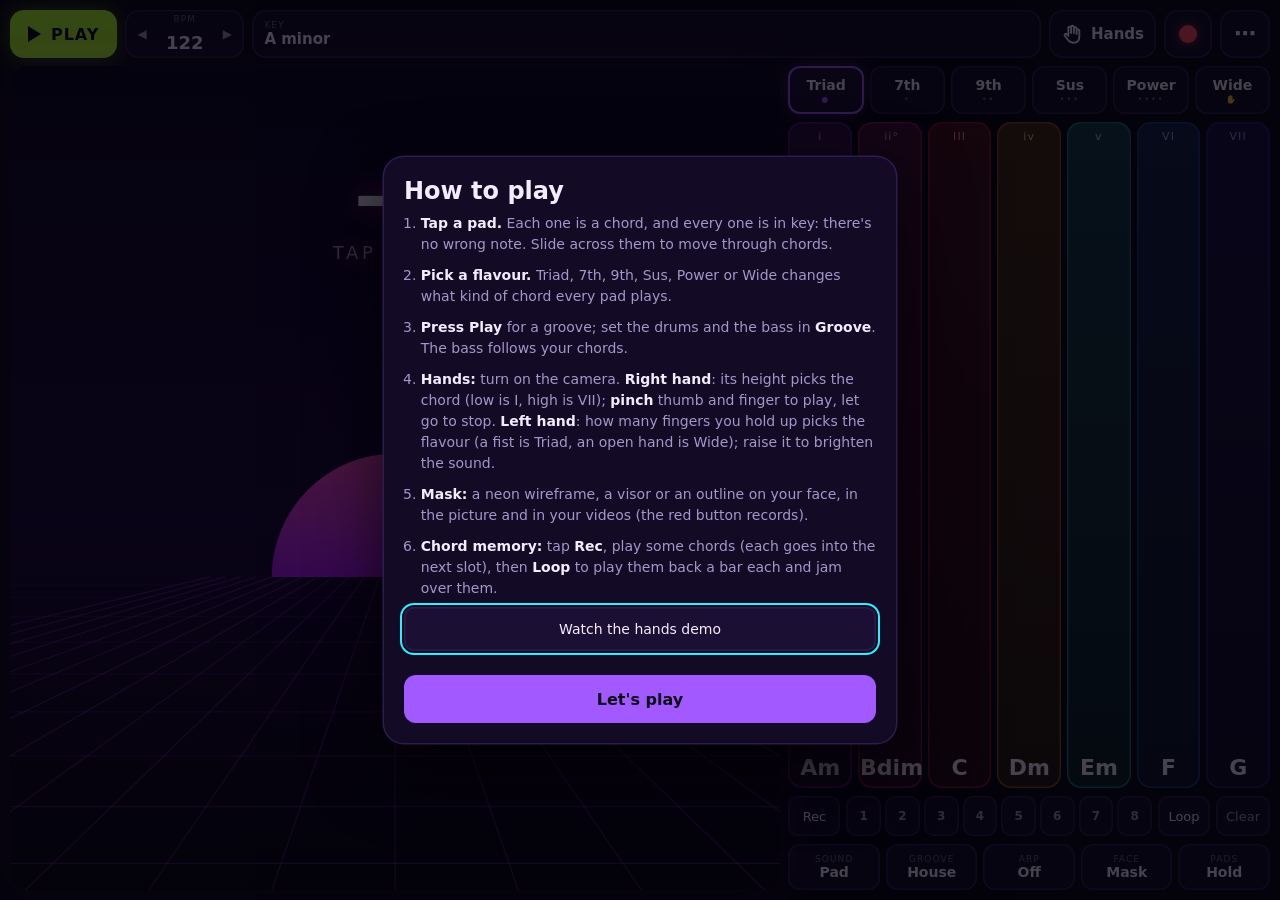
==== tools/handwave/index.html @ 90561d06 "Handwave: face masks (wireframe, visor, outline), a simpler set of controls, foldable layouts, a com" ====
<!doctype html>
<!-- SPDX-License-Identifier: GPL-3.0-only -->
<html lang="en">
<head>
<meta charset="utf-8">
<meta name="viewport" content="width=device-width, initial-scale=1, viewport-fit=cover, user-scalable=no">
<title>Handwave</title>
<meta name="description" content="A chord machine you play with your hands: every chord in key, so there's no wrong note. Pads, a groove, an arpeggiator, and your camera for hands in the air.">
<meta name="theme-color" content="#07040f">
<meta name="apple-mobile-web-app-capable" content="yes">
<meta name="mobile-web-app-capable" content="yes">
<meta name="apple-mobile-web-app-status-bar-style" content="black-translucent">
<meta name="apple-mobile-web-app-title" content="Handwave">
<link rel="manifest" href="manifest.webmanifest">
<link rel="icon" href="icon.svg" type="image/svg+xml">
<link rel="apple-touch-icon" href="icon-180.png">
<link rel="stylesheet" href="handwave.css">
</head>
<body>
<div class="app" id="app">
  <header class="bar">
    <button type="button" class="play" id="play" aria-pressed="false"><i aria-hidden="true"></i><span>Play</span></button>
    <div class="tempo" aria-label="Tempo"><button type="button" data-tempo="-1" aria-label="Slower">&#9664;</button><span><small>BPM</small><b id="tempo">122</b></span><button type="button" data-tempo="1" aria-label="Faster">&#9654;</button></div>
    <button type="button" class="chip" id="keyBtn" aria-haspopup="dialog"><small>Key</small><b><span id="keyName">A minor</span><span id="keyShort">Am</span></b></button>
    <button type="button" class="chip chip--hands" id="handsBtn" aria-pressed="false" aria-label="Hands: play with the camera" title="Play with your hands in the air (uses the camera; nothing leaves this device)"><svg viewBox="0 0 24 24" width="22" height="22" aria-hidden="true"><path fill="none" stroke="currentColor" stroke-width="2" stroke-linecap="round" stroke-linejoin="round" d="M8 13V5.5a1.5 1.5 0 0 1 3 0V11m0-6.5a1.5 1.5 0 0 1 3 0V11m0-5a1.5 1.5 0 0 1 3 0V12m0-3.5a1.5 1.5 0 0 1 3 0V15c0 4-2.5 6.5-6.5 6.5-3 0-4.6-1.3-6.2-3.5L4.2 14.2a1.5 1.5 0 0 1 2.4-1.8L8 14"/></svg><span>Hands</span></button>
    <button type="button" class="chip chip--rec" id="recBtn" aria-pressed="false" aria-label="Record a video" title="Record a video of the stage with the sound"><i aria-hidden="true"></i></button>
    <button type="button" class="chip chip--menu" id="menuBtn" aria-haspopup="dialog" aria-label="Menu"><b>&#8943;</b></button>
  </header>

  <section class="stage" id="stageBox" aria-label="The stage">
    <video id="cam" playsinline muted hidden></video>
    <canvas id="stage" aria-hidden="true"></canvas>
    <div class="now" id="now" aria-live="polite"><b id="nowName">&#8212;</b><small id="nowNum">tap a pad</small></div>
    <p class="hint" id="hint"></p>
  </section>

  <section class="flavours" id="flavours" role="radiogroup" aria-label="Flavour: what kind of chord"></section>
  <section class="pads" id="pads" aria-label="Chords: every one in key"></section>

  <section class="memory" aria-label="Chord memory">
    <button type="button" class="mem__btn mem__rec" id="memRec" aria-pressed="false" title="Record: each chord you play goes into the next slot">Rec</button>
    <div class="slots" id="slots"></div>
    <button type="button" class="mem__btn" id="memLoop" aria-pressed="false" title="Loop the chords in memory, a bar each (it starts the groove)">Loop</button>
    <button type="button" class="mem__btn mem__clear" id="memClear" title="Clear the chord memory">Clear</button>
  </section>

  <nav class="dock">
    <button type="button" class="dock__b" id="soundBtn" aria-haspopup="dialog"><small>Sound</small><b id="soundName">Pad</b></button>
    <button type="button" class="dock__b" id="grooveBtn" aria-haspopup="dialog"><small>Groove</small><b id="grooveName">Off</b></button>
    <button type="button" class="dock__b" id="arpBtn" aria-haspopup="dialog"><small>Arp</small><b id="arpName">Off</b></button>
    <button type="button" class="dock__b" id="maskBtn" aria-haspopup="dialog" title="A neon mask on your face, in the camera's picture and in your videos"><small>Face</small><b id="maskName">Mask</b></button>
    <button type="button" class="dock__b" id="holdBtn" aria-pressed="false" title="Hold: a chord keeps sounding after you let go, until the next"><small>Pads</small><b>Hold</b></button>
  </nav>
</div>

<div class="toast" id="toast" role="status" hidden></div>

<dialog class="sheet" id="keySheet" aria-labelledby="keyTitle">
  <h2 id="keyTitle">Key</h2>
  <p class="sheet__hint">Every chord on the pads belongs to this key, so nothing clashes.</p>
  <div class="grid grid--keys" id="keyGrid"></div>
  <h3>Scale</h3>
  <div class="grid grid--scales" id="scaleGrid"></div>
  <form method="dialog"><button class="sheet__done">Done</button></form>
</dialog>

<dialog class="sheet" id="soundSheet" aria-labelledby="soundTitle">
  <h2 id="soundTitle">Sound</h2>
  <div class="grid grid--4" id="soundGrid" data-set="sound">
    <button type="button" data-v="saw"><b>Pad</b><small>Supersaw</small></button><button type="button" data-v="pluck"><b>Pluck</b><small>A plucked string</small></button>
    <button type="button" data-v="stab"><b>Stab</b><small>Rave chords</small></button><button type="button" data-v="keys"><b>Keys</b><small>Electric piano</small></button>
  </div>
  <div class="knobs">
    <label><span>Brightness</span><input type="range" data-p="cutoff" min="0" max="1" step="0.01"></label>
    <label><span>Fade out</span><input type="range" data-p="release" min="0.05" max="4" step="0.01"></label>
  </div>
  <h3>Space</h3>
  <div class="knobs">
    <label><span>Reverb</span><input type="range" data-p="verb" min="0" max="1" step="0.01"></label>
    <label><span>Echo</span><input type="range" data-p="delay" min="0" max="1" step="0.01"></label>
    <label><span>Pump</span><input type="range" data-p="pump" min="0" max="1" step="0.01"></label>
    <label><span>Volume</span><input type="range" data-p="vol" min="0" max="1" step="0.01"></label>
  </div>
  <p class="sheet__hint">Pump ducks the chords and the bass on every kick (with the drums on).</p>
  <form method="dialog"><button class="sheet__done">Done</button></form>
</dialog>

<dialog class="sheet" id="grooveSheet" aria-labelledby="grooveTitle">
  <h2 id="grooveTitle">Groove</h2>
  <h3>Drums</h3>
  <div class="grid grid--3" data-set="drums"><button type="button" data-v="off">Off</button><button type="button" data-v="house">House</button><button type="button" data-v="garage">Garage</button><button type="button" data-v="techno">Techno</button><button type="button" data-v="breaks">Breaks</button><button type="button" data-v="halftime">Half-time</button></div>
  <h3>Bass</h3>
  <p class="sheet__hint">It follows each chord's root.</p>
  <div class="grid grid--3" data-set="bass"><button type="button" data-v="off">Off</button><button type="button" data-v="sub">Sub</button><button type="button" data-v="root">On the beat</button><button type="button" data-v="offbeat">Offbeat</button><button type="button" data-v="rolling">Rolling</button><button type="button" data-v="acid">Acid</button></div>
  <div class="knobs"><label><span>Drums level</span><input type="range" data-p="drumVol" min="0" max="1" step="0.01"></label></div>
  <form method="dialog"><button class="sheet__done">Done</button></form>
</dialog>

<dialog class="sheet" id="arpSheet" aria-labelledby="arpTitle">
  <h2 id="arpTitle">Arp and strum</h2>
  <p class="sheet__hint">The arpeggiator plays a held chord's notes one at a time, in time. Strum spreads them out when they start together.</p>
  <h3>Arpeggiator</h3>
  <div class="grid grid--4b" data-set="arp"><button type="button" data-v="off">Off</button><button type="button" data-v="up">Up</button><button type="button" data-v="down">Down</button><button type="button" data-v="updown">Up-down</button></div>
  <h3>Speed</h3>
  <div class="seg" data-set="arpRate"><button type="button" data-v="8">1/8</button><button type="button" data-v="16">1/16</button><button type="button" data-v="24">Triplets</button></div>
  <div class="knobs"><label><span>Strum</span><input type="range" data-p="strum" min="0" max="0.6" step="0.01"></label></div>
  <form method="dialog"><button class="sheet__done">Done</button></form>
</dialog>

<dialog class="sheet" id="maskSheet" aria-labelledby="maskTitle">
  <h2 id="maskTitle">Mask</h2>
  <p class="sheet__hint">A neon mask on your face, coloured by the chord and pulsing with the beat. It's in your videos too. (It uses the camera; the face is tracked on this device and no picture leaves it.)</p>
  <div class="grid grid--4" data-set="mask">
    <button type="button" data-v="off"><b>Off</b><small>Just you</small></button><button type="button" data-v="wire"><b>Wireframe</b><small>A glowing mesh</small></button>
    <button type="button" data-v="visor"><b>Visor</b><small>Cyber shades</small></button><button type="button" data-v="outline"><b>Outline</b><small>A light drawing</small></button>
  </div>
  <h3>The picture</h3>
  <div class="seg" data-set="pic"><button type="button" data-v="bright">Bright</button><button type="button" data-v="dim">Dim</button></div>
  <p class="sheet__hint">Bright shows you clearly (for videos); Dim puts the chords and the hands in front.</p>
  <form method="dialog"><button class="sheet__done">Done</button></form>
</dialog>

<dialog class="sheet" id="menuSheet" aria-labelledby="menuTitle">
  <h2 id="menuTitle">Handwave</h2>
  <div class="menu__row"><button type="button" id="helpBtn">How to play</button><button type="button" id="demoBtn">Watch the hands demo</button></div>
  <h3>MIDI</h3>
  <p class="sheet__hint">A keyboard: every key plays the chord of its nearest degree, in key. Out: the chords go to your synth or your DAW.</p>
  <div class="menu__row"><button type="button" id="midiBtn">Turn on MIDI</button></div>
  <label class="field" id="midiOutRow" hidden><span>Chords out to</span><select id="midiOut"><option value="">Nowhere</option></select></label>
  <p class="sheet__msg" id="midiMsg"></p>
  <h3>About</h3>
  <p class="sheet__hint">Handwave is part of CoralFlower. The hands are tracked on this device (MediaPipe, loaded the first time); no picture leaves it.</p>
  <form method="dialog"><button class="sheet__done">Done</button></form>
</dialog>

<dialog class="sheet sheet--help" id="helpSheet" aria-labelledby="helpTitle">
  <h2 id="helpTitle">How to play</h2>
  <ol class="steps">
    <li><b>Tap a pad.</b> Each one is a chord, and every one is in key: there's no wrong note. Slide across them to move through chords.</li>
    <li><b>Pick a flavour.</b> Triad, 7th, 9th, Sus, Power or Wide changes what kind of chord every pad plays.</li>
    <li><b>Press Play</b> for a groove; set the drums and the bass in <b>Groove</b>. The bass follows your chords.</li>
    <li><b>Hands:</b> turn on the camera. <b>Right hand</b>: its height picks the chord (low is I, high is VII); <b>pinch</b> thumb and finger to play, let go to stop. <b>Left hand</b>: how many fingers you hold up picks the flavour (a fist is Triad, an open hand is Wide); raise it to brighten the sound.</li>
    <li><b>Mask:</b> a neon wireframe, a visor or an outline on your face, in the picture and in your videos (the red button records).</li>
    <li><b>Chord memory:</b> tap <b>Rec</b>, play some chords (each goes into the next slot), then <b>Loop</b> to play them back a bar each and jam over them.</li>
  </ol>
  <div class="menu__row"><button type="button" id="helpDemo">Watch the hands demo</button></div>
  <form method="dialog"><button class="sheet__done">Let's play</button></form>
</dialog>

<script src="theory.js"></script>
<script src="handwave.js"></script>
</body>
</html>
---- tools/handwave/handwave.css ----
/* SPDX-License-Identifier: GPL-3.0-only */
/* Handwave: a dark stage, neon chords. Phones (portrait and landscape), tablets, desktops, foldables. */
:root {
  --bg: #07040f; --panel: #130b25; --panel2: #1b1033; --line: #2c1d4f; --text: #f3ecff; --muted: #a497c9; --dim: #6c5f93;
  --pink: #ff3da8; --cyan: #2bf0ff; --violet: #a259ff; --yellow: #ffd23f; --lime: #b4ff2b;
  --r: 14px; --gap: 8px;
  --font: ui-rounded, "SF Pro Rounded", system-ui, -apple-system, "Segoe UI", Roboto, sans-serif;
  color-scheme: dark;
}
* { box-sizing: border-box; }
html, body { margin: 0; height: 100%; background: var(--bg); color: var(--text); font-family: var(--font); overscroll-behavior: none; }
body { -webkit-user-select: none; user-select: none; -webkit-touch-callout: none; -webkit-tap-highlight-color: transparent; touch-action: manipulation; }
button { font: inherit; color: inherit; border: 0; background: none; cursor: pointer; padding: 0; }
button:focus-visible, select:focus-visible, input:focus-visible { outline: 2px solid var(--cyan); outline-offset: 2px; }

.app { height: 100dvh; display: grid; gap: var(--gap); padding: max(10px, env(safe-area-inset-top)) max(10px, env(safe-area-inset-right)) max(10px, env(safe-area-inset-bottom)) max(10px, env(safe-area-inset-left));
  grid-template-rows: auto minmax(120px, 1fr) auto auto auto auto; grid-template-areas: "bar" "stage" "flav" "pads" "mem" "dock"; }

/* ---- the bar */
.bar { grid-area: bar; display: flex; gap: var(--gap); align-items: stretch; min-width: 0; }
.play { display: flex; align-items: center; gap: 10px; min-height: 48px; padding: 0 18px; border-radius: var(--r); background: var(--lime); color: #0b0716; font-weight: 700; letter-spacing: .06em; text-transform: uppercase; box-shadow: 0 0 22px rgba(180, 255, 43, .35); }
.play i { width: 0; height: 0; border-left: 13px solid currentColor; border-top: 8px solid transparent; border-bottom: 8px solid transparent; }
.play[aria-pressed="true"] { background: var(--pink); box-shadow: 0 0 22px rgba(255, 61, 168, .45); }
.play[aria-pressed="true"] i { width: 12px; height: 12px; border: 0; background: currentColor; }
.tempo { display: flex; align-items: stretch; border-radius: var(--r); background: var(--panel); box-shadow: inset 0 0 0 1.5px var(--line); }
.tempo button { width: 34px; color: var(--muted); font-size: 12px; }
.tempo span { display: grid; place-items: center; min-width: 3.2em; line-height: 1.05; }
.tempo small, .chip small, .dock__b small { font-size: 9px; letter-spacing: .12em; text-transform: uppercase; color: var(--dim); }
.tempo b { font-size: 18px; font-variant-numeric: tabular-nums; }
.chip { display: grid; align-content: center; justify-items: start; min-width: 0; padding: 0 12px; border-radius: var(--r); background: var(--panel); box-shadow: inset 0 0 0 1.5px var(--line); line-height: 1.1; text-align: left; }
.chip b { font-size: 15px; font-weight: 600; white-space: nowrap; overflow: hidden; text-overflow: ellipsis; max-width: 100%; }
#keyBtn { flex: 1 1 auto; }
#keyShort { display: none; }
@media (max-width: 420px) { #keyName { display: none; } #keyShort { display: inline; } }
:root.fold-lr #keyName { display: none; } :root.fold-lr #keyShort { display: inline; }
.bar > .play, .bar > .tempo, .chip--hands, .chip--rec, .chip--menu { flex: 0 0 auto; }
.chip--hands { display: flex; align-items: center; gap: 8px; font-weight: 600; font-size: 15px; }
.chip--rec { display: grid; place-items: center; width: 48px; padding: 0; }
.chip--rec i { width: 18px; height: 18px; border-radius: 50%; background: #ff4d5e; box-shadow: 0 0 10px rgba(255, 77, 94, .6); }
.chip--rec[aria-pressed="true"] { background: #ff4d5e; }
.chip--rec[aria-pressed="true"] i { border-radius: 3px; background: #160208; box-shadow: none; animation: blink 1s steps(1) infinite; }
@keyframes blink { 50% { opacity: .35; } }
.chip--hands[aria-pressed="true"] { background: var(--cyan); color: #04121a; box-shadow: 0 0 20px rgba(43, 240, 255, .4); }
.chip--menu { justify-items: center; padding: 0 14px; min-width: 48px; }
.chip--menu b { font-size: 22px; }

/* ---- the stage */
.stage { grid-area: stage; position: relative; min-height: 0; border-radius: 18px; overflow: hidden; background: #05030b; box-shadow: inset 0 0 0 1.5px var(--line), 0 0 40px rgba(162, 89, 255, .12); }
.stage canvas { position: absolute; inset: 0; width: 100%; height: 100%; display: block; }
.now { position: absolute; left: 0; right: 0; top: 10%; display: grid; justify-items: center; pointer-events: none; text-shadow: 0 0 24px rgba(255, 61, 168, .6); }
.now b { font-size: clamp(34px, 9vmin, 84px); font-weight: 800; letter-spacing: .02em; }
.now small { font-size: clamp(12px, 2.4vmin, 18px); letter-spacing: .2em; text-transform: uppercase; color: var(--muted); }
.hint { position: absolute; left: 12px; right: 12px; bottom: 10px; margin: 0; text-align: center; font-size: 13px; color: var(--muted); pointer-events: none; text-shadow: 0 1px 6px #000; }
.hint:empty { display: none; }

/* ---- flavours */
.flavours { grid-area: flav; display: grid; grid-template-columns: repeat(6, minmax(0, 1fr)); gap: 6px; }
.flav { display: grid; justify-items: center; align-content: center; gap: 2px; min-height: 48px; border-radius: 12px; background: var(--panel); box-shadow: inset 0 0 0 1.5px var(--line); color: var(--muted); }
.flav b { font-size: 14px; color: var(--text); font-weight: 600; }
.flav i { font-style: normal; font-size: 8px; letter-spacing: 2px; color: var(--dim); }
.flav[aria-checked="true"] { background: var(--panel2); box-shadow: inset 0 0 0 2px var(--violet), 0 0 16px rgba(162, 89, 255, .35); }
.flav[aria-checked="true"] i { color: var(--violet); }

/* ---- the pads */
.pads { grid-area: pads; display: grid; grid-template-columns: repeat(7, minmax(0, 1fr)); gap: 6px; touch-action: none; }
.pad { --h: 280; position: relative; display: grid; align-content: space-between; justify-items: center; min-height: clamp(76px, 15vh, 150px); padding: 8px 2px; border-radius: 14px;
  background: linear-gradient(180deg, hsl(var(--h) 60% 16%), hsl(var(--h) 55% 9%)); box-shadow: inset 0 0 0 1.5px hsl(var(--h) 70% 30%); transition: transform .06s, box-shadow .12s; }
.pad small { font-size: 11px; letter-spacing: .1em; color: hsl(var(--h) 80% 75%); }
.pad b { font-size: clamp(13px, 2.6vw, 22px); font-weight: 700; white-space: nowrap; }
.pad.is-on { transform: scale(.97); background: linear-gradient(180deg, hsl(var(--h) 85% 55%), hsl(var(--h) 80% 38%)); box-shadow: 0 0 26px hsl(var(--h) 90% 60% / .6), inset 0 0 0 2px hsl(var(--h) 100% 80%); color: #08040f; }
.pad.is-on small { color: #160a26; }

/* ---- chord memory */
.memory { grid-area: mem; display: flex; gap: 6px; align-items: stretch; }
.slots { flex: 1 1 auto; display: grid; grid-template-columns: repeat(8, minmax(0, 1fr)); gap: 4px; }
.slot { display: grid; place-items: center; min-height: 40px; border-radius: 10px; background: var(--panel); box-shadow: inset 0 0 0 1.5px var(--line); font-size: 12px; font-weight: 600; color: var(--muted); overflow: hidden; white-space: nowrap; }
.slot.is-set { color: var(--text); background: var(--panel2); }
.slot.is-next { box-shadow: inset 0 0 0 2px var(--pink); }
.slot.is-now { background: var(--violet); color: #0b0716; }
.mem__btn { min-width: 52px; padding: 0 10px; border-radius: 10px; background: var(--panel); box-shadow: inset 0 0 0 1.5px var(--line); font-size: 13px; color: var(--text); }
.mem__rec[aria-pressed="true"] { background: #ff4d5e; color: #160208; box-shadow: none; }
#memLoop[aria-pressed="true"] { background: var(--violet); color: #0b0716; box-shadow: none; }
.mem__clear { color: var(--muted); }

/* ---- the dock */
.dock { grid-area: dock; display: grid; grid-template-columns: repeat(5, minmax(0, 1fr)); gap: 6px; }
.dock__b[data-on="1"] { box-shadow: inset 0 0 0 2px var(--pink), 0 0 14px rgba(255, 61, 168, .35); }
.dock__b { display: grid; justify-items: center; align-content: center; min-height: 46px; border-radius: 12px; background: var(--panel); box-shadow: inset 0 0 0 1.5px var(--line); line-height: 1.15; }
.dock__b b { font-size: 14px; font-weight: 600; }
.dock__b[aria-pressed="true"] { background: var(--yellow); color: #160f00; box-shadow: none; }
.dock__b[aria-pressed="true"] small { color: #4a3a00; }

/* ---- sheets */
.sheet { width: min(32rem, 94vw); max-height: 90dvh; overflow: auto; margin: auto; padding: 20px; border: 0; border-radius: 20px; background: var(--panel); color: var(--text); box-shadow: 0 0 0 1.5px var(--line), 0 24px 70px rgba(0, 0, 0, .7); overscroll-behavior: contain; }
.sheet::backdrop { background: rgba(4, 2, 10, .72); }
.sheet h2 { margin: 0 0 6px; font-size: 24px; }
.sheet h3 { margin: 16px 0 8px; font-size: 12px; letter-spacing: .14em; text-transform: uppercase; color: var(--pink); font-weight: 600; }
.sheet__hint { margin: 0 0 8px; font-size: 13px; line-height: 1.45; color: var(--muted); }
.sheet__msg { margin: 6px 0; font-size: 13px; color: var(--lime); }
.sheet__msg:empty { display: none; }
.sheet__done { width: 100%; min-height: 48px; margin-top: 16px; border-radius: 12px; background: var(--violet); color: #0b0716; font-weight: 700; }
.grid { display: grid; gap: 6px; }
.grid--keys { grid-template-columns: repeat(6, minmax(0, 1fr)); }
.grid--scales, .grid--4 { grid-template-columns: repeat(2, minmax(0, 1fr)); }
.grid--3 { grid-template-columns: repeat(3, minmax(0, 1fr)); }
.grid--4b { grid-template-columns: repeat(4, minmax(0, 1fr)); }
.grid button, .seg button, .menu__row button { min-height: 44px; padding: 6px 8px; border-radius: 10px; background: var(--panel2); box-shadow: inset 0 0 0 1.5px var(--line); font-size: 14px; display: grid; place-items: center; line-height: 1.2; }
.grid button small { font-size: 11px; color: var(--muted); }
.grid button[aria-pressed="true"], .seg button[aria-pressed="true"] { background: var(--violet); color: #0b0716; box-shadow: none; }
.grid button[aria-pressed="true"] small { color: #2a1450; }
.seg { display: grid; grid-auto-flow: column; grid-auto-columns: minmax(0, 1fr); gap: 6px; }
.menu__row { display: flex; flex-wrap: wrap; gap: 8px; margin: 8px 0; }
.menu__row button { flex: 1 1 auto; padding: 0 14px; }
.knobs { display: grid; gap: 10px; margin-top: 14px; }
.knobs label, .field { display: grid; grid-template-columns: 6.5rem 1fr; align-items: center; gap: 10px; font-size: 13px; color: var(--muted); }
.knobs input { width: 100%; accent-color: var(--violet); }
.field select { min-height: 40px; border-radius: 10px; background: var(--panel2); color: var(--text); border: 0; box-shadow: inset 0 0 0 1.5px var(--line); padding: 0 8px; font: inherit; }
.steps { margin: 8px 0; padding-left: 1.2em; display: grid; gap: 10px; font-size: 14px; line-height: 1.5; color: var(--muted); }
.steps b { color: var(--text); }

.toast { position: fixed; left: 50%; bottom: calc(max(14px, env(safe-area-inset-bottom)) + 64px); transform: translateX(-50%); max-width: min(92vw, 30rem); padding: 10px 16px; border-radius: 12px; background: #24163f; color: var(--text); font-size: 14px; box-shadow: 0 10px 30px rgba(0, 0, 0, .5), 0 0 0 1.5px var(--line); z-index: 20; pointer-events: none; }
.toast[hidden] { display: none; }

/* ---- small phones */
@media (max-width: 420px) {
  .play span { display: none; }
  .play { padding: 0 14px; }
  .chip { padding: 0 9px; }
  .chip b { font-size: 13px; }
  .chip--hands span { display: none; }
  .chip--hands { padding: 0 11px; }
  .chip--rec, .chip--menu { width: 44px; min-width: 44px; }
  .tempo span { min-width: 2.6em; }
  .tempo button { width: 28px; }
  .flav b { font-size: 12px; }
  .pad b { font-size: 12px; }
  .pad small { font-size: 9px; }
  .mem__btn { min-width: 0; padding: 0 7px; font-size: 12px; }
  .slot { font-size: 10px; }
  .dock__b b { font-size: 12px; }
}
@media (max-width: 350px) { .tempo button { width: 22px; } .bar { gap: 6px; } .chip--rec, .chip--menu { width: 40px; min-width: 40px; } .play { padding: 0 12px; } }

/* ---- phones held sideways: the stage on the left, the controls on the right */
@media (orientation: landscape) and (max-height: 520px) {
  .app { grid-template-columns: minmax(0, 1fr) minmax(0, 1.1fr); grid-template-rows: auto auto 1fr auto auto;
    grid-template-areas: "bar bar" "stage flav" "stage pads" "stage mem" "stage dock"; gap: 6px; }
  .pad { min-height: 0; }
  .pads { align-items: stretch; }
  .flav, .dock__b { min-height: 38px; }
  .slot, .mem__btn { min-height: 34px; }
  .now b { font-size: 38px; }
}
/* ---- big screens: the stage large, the controls beside it */
@media (min-width: 1000px) and (min-height: 600px) and (orientation: landscape) {
  .app { grid-template-columns: minmax(0, 1.6fr) minmax(360px, 1fr); grid-template-rows: auto auto 1fr auto auto;
    grid-template-areas: "bar bar" "stage flav" "stage pads" "stage mem" "stage dock"; }
  .pad { min-height: 0; }
}
/* ---- a foldable, folded (handwave.js sets the class: the Viewport Segments API, or the Device Posture API's "folded"
   with the screen's halves): fold-tb a hinge across (tabletop): the stage on the top screen, the controls on the
   bottom one; fold-lr a hinge down the middle (book): the stage on the left page, the controls on the right */
:root { --seg-top-h: 50vh; --hinge-h: 0px; --seg-left-w: 50vw; --hinge-w: 0px; }
@media (vertical-viewport-segments: 2) { :root { --seg-top-h: env(viewport-segment-height 0 0, 50vh); --hinge-h: calc(env(viewport-segment-top 0 1, 50vh) - env(viewport-segment-bottom 0 0, 50vh)); } }
@media (horizontal-viewport-segments: 2) { :root { --seg-left-w: env(viewport-segment-width 0 0, 50vw); --hinge-w: calc(env(viewport-segment-left 1 0, 50vw) - env(viewport-segment-right 0 0, 50vw)); } }
:root.fold-tb .app { grid-template-columns: 1fr; grid-template-rows: auto calc(var(--seg-top-h) - 78px - env(safe-area-inset-top)) calc(var(--hinge-h) + 4px) auto minmax(0, 1fr) auto auto;
  grid-template-areas: "bar" "stage" "." "flav" "pads" "mem" "dock"; }
:root.fold-tb .pad { min-height: 0; }
:root.fold-lr .app { grid-template-columns: calc(var(--seg-left-w) - 14px - env(safe-area-inset-left)) calc(var(--hinge-w) + 8px) minmax(0, 1fr);
  grid-template-rows: auto auto minmax(0, 1fr) auto auto; grid-template-areas: "stage . bar" "stage . flav" "stage . pads" "stage . mem" "stage . dock"; }
:root.fold-lr .pad { min-height: 0; }
@media (prefers-reduced-motion: reduce) { .pad { transition: none; } }
:root.fold-lr .play span, :root.fold-lr .chip--hands span { display: none; }
:root.fold-lr .play { padding: 0 14px; }
:root.fold-lr .chip--hands { padding: 0 11px; }
:root.fold-lr .tempo button { width: 26px; }
:root.fold-lr .tempo span { min-width: 2.6em; }
@media (max-width: 360px) {
  .tempo button { width: 17px; }
  .tempo span { min-width: 2.3em; }
  .tempo b { font-size: 16px; }
  #keyBtn { padding: 0 7px; min-width: 44px; }
  #keyBtn small { display: none; }
  .play { padding: 0 11px; }
}
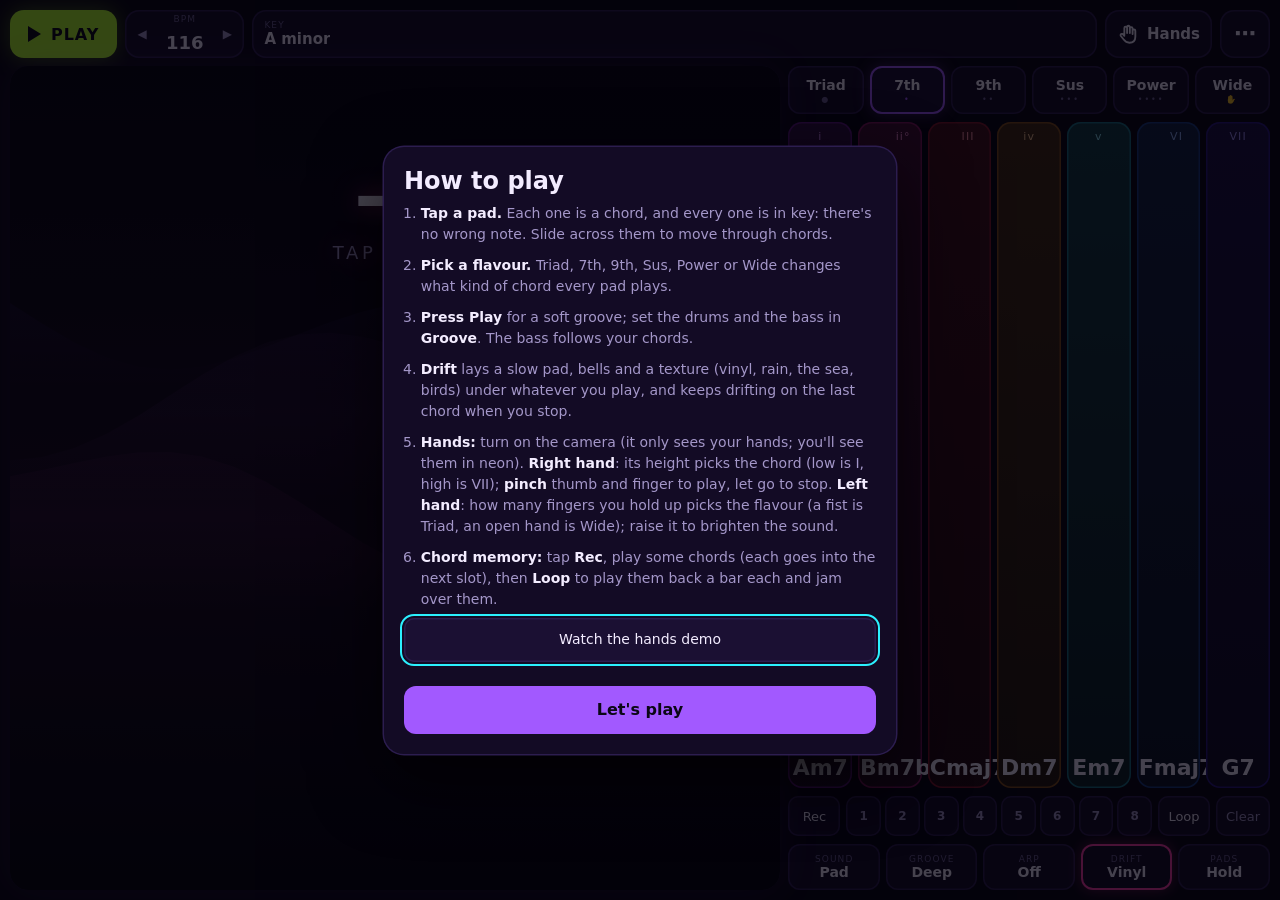
==== commit 38a865d8: "Handwave: ambient house, browser only, hands without the picture The camera only sees your hands: th" ====
--- a/tools/handwave/index.html
+++ b/tools/handwave/index.html
@@ -5,25 +5,18 @@
 <meta charset="utf-8">
 <meta name="viewport" content="width=device-width, initial-scale=1, viewport-fit=cover, user-scalable=no">
 <title>Handwave</title>
-<meta name="description" content="A chord machine you play with your hands: every chord in key, so there's no wrong note. Pads, a groove, an arpeggiator, and your camera for hands in the air.">
+<meta name="description" content="An ambient house chord machine you play with your hands: every chord in key, so there's no wrong note. Pads, a soft groove, Drift (a generative bed on your chords), and the camera to see your hands in the air.">
 <meta name="theme-color" content="#07040f">
-<meta name="apple-mobile-web-app-capable" content="yes">
-<meta name="mobile-web-app-capable" content="yes">
-<meta name="apple-mobile-web-app-status-bar-style" content="black-translucent">
-<meta name="apple-mobile-web-app-title" content="Handwave">
-<link rel="manifest" href="manifest.webmanifest">
 <link rel="icon" href="icon.svg" type="image/svg+xml">
-<link rel="apple-touch-icon" href="icon-180.png">
 <link rel="stylesheet" href="handwave.css">
 </head>
 <body>
 <div class="app" id="app">
   <header class="bar">
     <button type="button" class="play" id="play" aria-pressed="false"><i aria-hidden="true"></i><span>Play</span></button>
-    <div class="tempo" aria-label="Tempo"><button type="button" data-tempo="-1" aria-label="Slower">&#9664;</button><span><small>BPM</small><b id="tempo">122</b></span><button type="button" data-tempo="1" aria-label="Faster">&#9654;</button></div>
+    <div class="tempo" aria-label="Tempo"><button type="button" data-tempo="-1" aria-label="Slower">&#9664;</button><span><small>BPM</small><b id="tempo">116</b></span><button type="button" data-tempo="1" aria-label="Faster">&#9654;</button></div>
     <button type="button" class="chip" id="keyBtn" aria-haspopup="dialog"><small>Key</small><b><span id="keyName">A minor</span><span id="keyShort">Am</span></b></button>
-    <button type="button" class="chip chip--hands" id="handsBtn" aria-pressed="false" aria-label="Hands: play with the camera" title="Play with your hands in the air (uses the camera; nothing leaves this device)"><svg viewBox="0 0 24 24" width="22" height="22" aria-hidden="true"><path fill="none" stroke="currentColor" stroke-width="2" stroke-linecap="round" stroke-linejoin="round" d="M8 13V5.5a1.5 1.5 0 0 1 3 0V11m0-6.5a1.5 1.5 0 0 1 3 0V11m0-5a1.5 1.5 0 0 1 3 0V12m0-3.5a1.5 1.5 0 0 1 3 0V15c0 4-2.5 6.5-6.5 6.5-3 0-4.6-1.3-6.2-3.5L4.2 14.2a1.5 1.5 0 0 1 2.4-1.8L8 14"/></svg><span>Hands</span></button>
-    <button type="button" class="chip chip--rec" id="recBtn" aria-pressed="false" aria-label="Record a video" title="Record a video of the stage with the sound"><i aria-hidden="true"></i></button>
+    <button type="button" class="chip chip--hands" id="handsBtn" aria-pressed="false" aria-label="Hands: play with the camera" title="Play with your hands in the air (the camera only sees your hands: no picture is shown or kept)"><svg viewBox="0 0 24 24" width="22" height="22" aria-hidden="true"><path fill="none" stroke="currentColor" stroke-width="2" stroke-linecap="round" stroke-linejoin="round" d="M8 13V5.5a1.5 1.5 0 0 1 3 0V11m0-6.5a1.5 1.5 0 0 1 3 0V11m0-5a1.5 1.5 0 0 1 3 0V12m0-3.5a1.5 1.5 0 0 1 3 0V15c0 4-2.5 6.5-6.5 6.5-3 0-4.6-1.3-6.2-3.5L4.2 14.2a1.5 1.5 0 0 1 2.4-1.8L8 14"/></svg><span>Hands</span></button>
     <button type="button" class="chip chip--menu" id="menuBtn" aria-haspopup="dialog" aria-label="Menu"><b>&#8943;</b></button>
   </header>
 
@@ -48,7 +41,7 @@
     <button type="button" class="dock__b" id="soundBtn" aria-haspopup="dialog"><small>Sound</small><b id="soundName">Pad</b></button>
     <button type="button" class="dock__b" id="grooveBtn" aria-haspopup="dialog"><small>Groove</small><b id="grooveName">Off</b></button>
     <button type="button" class="dock__b" id="arpBtn" aria-haspopup="dialog"><small>Arp</small><b id="arpName">Off</b></button>
-    <button type="button" class="dock__b" id="maskBtn" aria-haspopup="dialog" title="A neon mask on your face, in the camera's picture and in your videos"><small>Face</small><b id="maskName">Mask</b></button>
+    <button type="button" class="dock__b" id="driftBtn" aria-haspopup="dialog" title="Drift: a slow pad, bells and a texture on your chord, still drifting when you let go"><small>Drift</small><b id="driftName">Vinyl</b></button>
     <button type="button" class="dock__b" id="holdBtn" aria-pressed="false" title="Hold: a chord keeps sounding after you let go, until the next"><small>Pads</small><b>Hold</b></button>
   </nav>
 </div>
@@ -67,8 +60,8 @@
 <dialog class="sheet" id="soundSheet" aria-labelledby="soundTitle">
   <h2 id="soundTitle">Sound</h2>
   <div class="grid grid--4" id="soundGrid" data-set="sound">
-    <button type="button" data-v="saw"><b>Pad</b><small>Supersaw</small></button><button type="button" data-v="pluck"><b>Pluck</b><small>A plucked string</small></button>
-    <button type="button" data-v="stab"><b>Stab</b><small>Rave chords</small></button><button type="button" data-v="keys"><b>Keys</b><small>Electric piano</small></button>
+    <button type="button" data-v="saw"><b>Pad</b><small>Warm and slow</small></button><button type="button" data-v="keys"><b>Keys</b><small>Electric piano</small></button>
+    <button type="button" data-v="organ"><b>Organ</b><small>Deep house</small></button><button type="button" data-v="pluck"><b>Pluck</b><small>A plucked string</small></button>
   </div>
   <div class="knobs">
     <label><span>Brightness</span><input type="range" data-p="cutoff" min="0" max="1" step="0.01"></label>
@@ -81,17 +74,17 @@
     <label><span>Pump</span><input type="range" data-p="pump" min="0" max="1" step="0.01"></label>
     <label><span>Volume</span><input type="range" data-p="vol" min="0" max="1" step="0.01"></label>
   </div>
-  <p class="sheet__hint">Pump ducks the chords and the bass on every kick (with the drums on).</p>
+  <p class="sheet__hint">Pump ducks the chords on every kick (with the drums on): the breathing of house music.</p>
   <form method="dialog"><button class="sheet__done">Done</button></form>
 </dialog>
 
 <dialog class="sheet" id="grooveSheet" aria-labelledby="grooveTitle">
   <h2 id="grooveTitle">Groove</h2>
   <h3>Drums</h3>
-  <div class="grid grid--3" data-set="drums"><button type="button" data-v="off">Off</button><button type="button" data-v="house">House</button><button type="button" data-v="garage">Garage</button><button type="button" data-v="techno">Techno</button><button type="button" data-v="breaks">Breaks</button><button type="button" data-v="halftime">Half-time</button></div>
+  <div class="grid grid--3" data-set="drums"><button type="button" data-v="off">Off</button><button type="button" data-v="deep">Deep</button><button type="button" data-v="dub">Dub</button><button type="button" data-v="garage">Garage</button><button type="button" data-v="breaks">Breaks</button><button type="button" data-v="halftime">Half-time</button></div>
   <h3>Bass</h3>
   <p class="sheet__hint">It follows each chord's root.</p>
-  <div class="grid grid--3" data-set="bass"><button type="button" data-v="off">Off</button><button type="button" data-v="sub">Sub</button><button type="button" data-v="root">On the beat</button><button type="button" data-v="offbeat">Offbeat</button><button type="button" data-v="rolling">Rolling</button><button type="button" data-v="acid">Acid</button></div>
+  <div class="grid grid--4b" data-set="bass"><button type="button" data-v="off">Off</button><button type="button" data-v="sub">Sub</button><button type="button" data-v="deep">Deep</button><button type="button" data-v="dub">Dub</button></div>
   <div class="knobs"><label><span>Drums level</span><input type="range" data-p="drumVol" min="0" max="1" step="0.01"></label></div>
   <form method="dialog"><button class="sheet__done">Done</button></form>
 </dialog>
@@ -107,16 +100,14 @@
   <form method="dialog"><button class="sheet__done">Done</button></form>
 </dialog>
 
-<dialog class="sheet" id="maskSheet" aria-labelledby="maskTitle">
-  <h2 id="maskTitle">Mask</h2>
-  <p class="sheet__hint">A neon mask on your face, coloured by the chord and pulsing with the beat. It's in your videos too. (It uses the camera; the face is tracked on this device and no picture leaves it.)</p>
-  <div class="grid grid--4" data-set="mask">
-    <button type="button" data-v="off"><b>Off</b><small>Just you</small></button><button type="button" data-v="wire"><b>Wireframe</b><small>A glowing mesh</small></button>
-    <button type="button" data-v="visor"><b>Visor</b><small>Cyber shades</small></button><button type="button" data-v="outline"><b>Outline</b><small>A light drawing</small></button>
-  </div>
-  <h3>The picture</h3>
-  <div class="seg" data-set="pic"><button type="button" data-v="bright">Bright</button><button type="button" data-v="dim">Dim</button></div>
-  <p class="sheet__hint">Bright shows you clearly (for videos); Dim puts the chords and the hands in front.</p>
+<dialog class="sheet" id="driftSheet" aria-labelledby="driftTitle">
+  <h2 id="driftTitle">Drift</h2>
+  <p class="sheet__hint">A bed that follows your chords: a slow pad swelling under them, bells wandering over them, a texture underneath. Let go and it keeps drifting on the last chord.</p>
+  <div class="knobs"><label><span>Amount</span><input type="range" data-p="drift" min="0" max="1" step="0.01"></label></div>
+  <h3>Texture</h3>
+  <div class="grid grid--3" data-set="texture"><button type="button" data-v="none">None</button><button type="button" data-v="vinyl">Vinyl</button><button type="button" data-v="rain">Rain</button><button type="button" data-v="ocean">Ocean</button><button type="button" data-v="birds">Birds</button></div>
+  <h3>Bells</h3>
+  <div class="seg" data-set="bells"><button type="button" data-v="on">On</button><button type="button" data-v="off">Off</button></div>
   <form method="dialog"><button class="sheet__done">Done</button></form>
 </dialog>
 
@@ -129,7 +120,7 @@
   <label class="field" id="midiOutRow" hidden><span>Chords out to</span><select id="midiOut"><option value="">Nowhere</option></select></label>
   <p class="sheet__msg" id="midiMsg"></p>
   <h3>About</h3>
-  <p class="sheet__hint">Handwave is part of CoralFlower. The hands are tracked on this device (MediaPipe, loaded the first time); no picture leaves it.</p>
+  <p class="sheet__hint">Handwave is part of CoralFlower and runs in the browser. The camera only sees your hands: they're tracked on this device (MediaPipe, loaded the first time), and no picture is shown, kept or sent.</p>
   <form method="dialog"><button class="sheet__done">Done</button></form>
 </dialog>
 
@@ -138,9 +129,9 @@
   <ol class="steps">
     <li><b>Tap a pad.</b> Each one is a chord, and every one is in key: there's no wrong note. Slide across them to move through chords.</li>
     <li><b>Pick a flavour.</b> Triad, 7th, 9th, Sus, Power or Wide changes what kind of chord every pad plays.</li>
-    <li><b>Press Play</b> for a groove; set the drums and the bass in <b>Groove</b>. The bass follows your chords.</li>
-    <li><b>Hands:</b> turn on the camera. <b>Right hand</b>: its height picks the chord (low is I, high is VII); <b>pinch</b> thumb and finger to play, let go to stop. <b>Left hand</b>: how many fingers you hold up picks the flavour (a fist is Triad, an open hand is Wide); raise it to brighten the sound.</li>
-    <li><b>Mask:</b> a neon wireframe, a visor or an outline on your face, in the picture and in your videos (the red button records).</li>
+    <li><b>Press Play</b> for a soft groove; set the drums and the bass in <b>Groove</b>. The bass follows your chords.</li>
+    <li><b>Drift</b> lays a slow pad, bells and a texture (vinyl, rain, the sea, birds) under whatever you play, and keeps drifting on the last chord when you stop.</li>
+    <li><b>Hands:</b> turn on the camera (it only sees your hands; you'll see them in neon). <b>Right hand</b>: its height picks the chord (low is I, high is VII); <b>pinch</b> thumb and finger to play, let go to stop. <b>Left hand</b>: how many fingers you hold up picks the flavour (a fist is Triad, an open hand is Wide); raise it to brighten the sound.</li>
     <li><b>Chord memory:</b> tap <b>Rec</b>, play some chords (each goes into the next slot), then <b>Loop</b> to play them back a bar each and jam over them.</li>
   </ol>
   <div class="menu__row"><button type="button" id="helpDemo">Watch the hands demo</button></div>
--- a/tools/handwave/handwave.css
+++ b/tools/handwave/handwave.css
@@ -33,12 +33,8 @@
 #keyShort { display: none; }
 @media (max-width: 420px) { #keyName { display: none; } #keyShort { display: inline; } }
 :root.fold-lr #keyName { display: none; } :root.fold-lr #keyShort { display: inline; }
-.bar > .play, .bar > .tempo, .chip--hands, .chip--rec, .chip--menu { flex: 0 0 auto; }
+.bar > .play, .bar > .tempo, .chip--hands, .chip--menu { flex: 0 0 auto; }
 .chip--hands { display: flex; align-items: center; gap: 8px; font-weight: 600; font-size: 15px; }
-.chip--rec { display: grid; place-items: center; width: 48px; padding: 0; }
-.chip--rec i { width: 18px; height: 18px; border-radius: 50%; background: #ff4d5e; box-shadow: 0 0 10px rgba(255, 77, 94, .6); }
-.chip--rec[aria-pressed="true"] { background: #ff4d5e; }
-.chip--rec[aria-pressed="true"] i { border-radius: 3px; background: #160208; box-shadow: none; animation: blink 1s steps(1) infinite; }
 @keyframes blink { 50% { opacity: .35; } }
 .chip--hands[aria-pressed="true"] { background: var(--cyan); color: #04121a; box-shadow: 0 0 20px rgba(43, 240, 255, .4); }
 .chip--menu { justify-items: center; padding: 0 14px; min-width: 48px; }
@@ -129,7 +125,7 @@
   .chip b { font-size: 13px; }
   .chip--hands span { display: none; }
   .chip--hands { padding: 0 11px; }
-  .chip--rec, .chip--menu { width: 44px; min-width: 44px; }
+  .chip--menu { width: 44px; min-width: 44px; }
   .tempo span { min-width: 2.6em; }
   .tempo button { width: 28px; }
   .flav b { font-size: 12px; }
@@ -139,7 +135,7 @@
   .slot { font-size: 10px; }
   .dock__b b { font-size: 12px; }
 }
-@media (max-width: 350px) { .tempo button { width: 22px; } .bar { gap: 6px; } .chip--rec, .chip--menu { width: 40px; min-width: 40px; } .play { padding: 0 12px; } }
+@media (max-width: 350px) { .tempo button { width: 22px; } .bar { gap: 6px; } .chip--menu { width: 40px; min-width: 40px; } .play { padding: 0 12px; } }
 
 /* ---- phones held sideways: the stage on the left, the controls on the right */
 @media (orientation: landscape) and (max-height: 520px) {
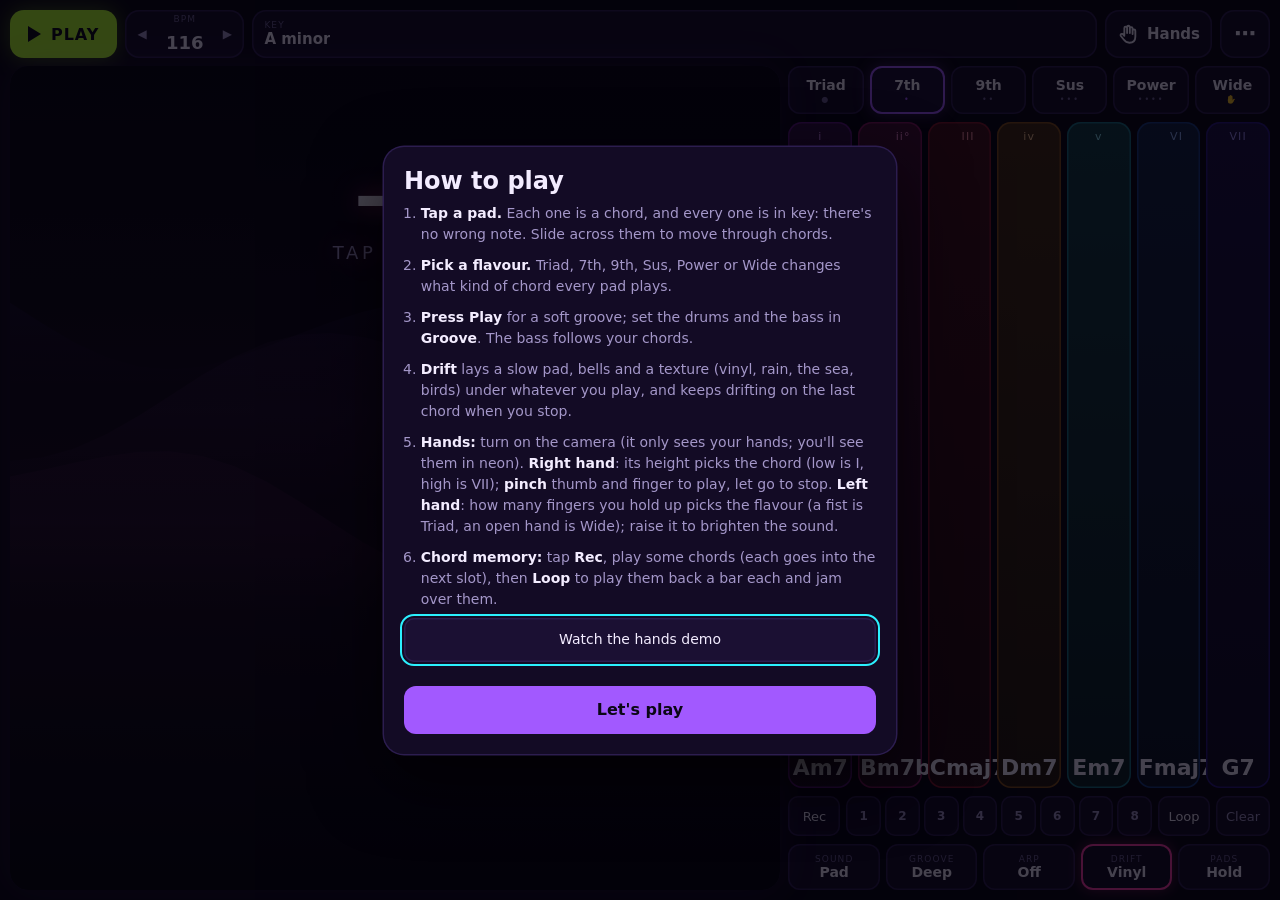
==== commit 0d78f0e3: "Handwave: an old copy of the page, kept by the browser, swaps itself for the new one The page and th" ====
--- a/tools/handwave/index.html
+++ b/tools/handwave/index.html
@@ -7,6 +7,7 @@
 <title>Handwave</title>
 <meta name="description" content="An ambient house chord machine you play with your hands: every chord in key, so there's no wrong note. Pads, a soft groove, Drift (a generative bed on your chords), and the camera to see your hands in the air.">
 <meta name="theme-color" content="#07040f">
+<meta name="hw-build" content="dev">
 <link rel="icon" href="icon.svg" type="image/svg+xml">
 <link rel="stylesheet" href="handwave.css">
 </head>
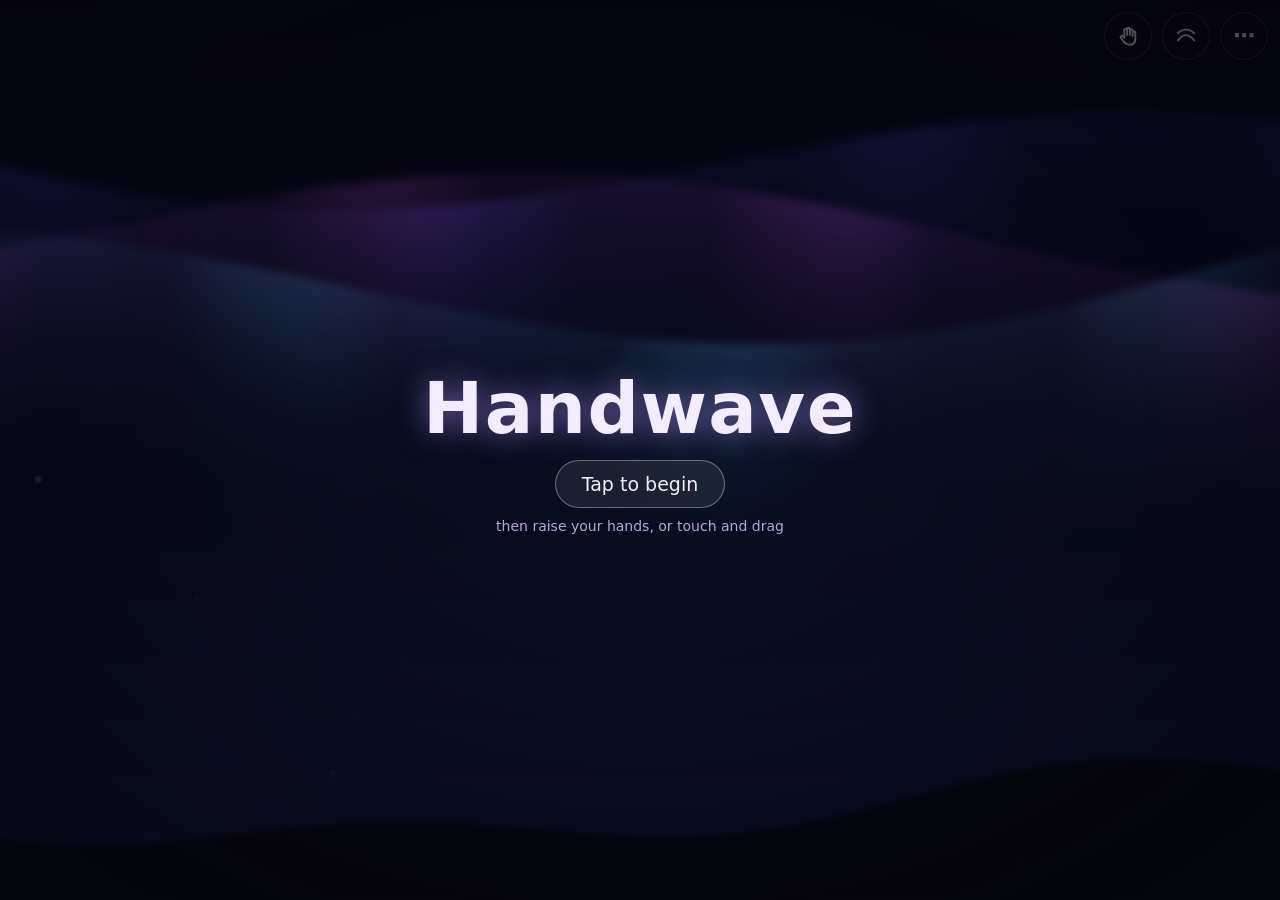
==== commit 28793289: "Handwave: generative ambient played with the hands in three dimensions, under Drift's sky No notes, " ====
--- a/tools/handwave/index.html
+++ b/tools/handwave/index.html
@@ -5,138 +5,57 @@
 <meta charset="utf-8">
 <meta name="viewport" content="width=device-width, initial-scale=1, viewport-fit=cover, user-scalable=no">
 <title>Handwave</title>
-<meta name="description" content="An ambient house chord machine you play with your hands: every chord in key, so there's no wrong note. Pads, a soft groove, Drift (a generative bed on your chords), and the camera to see your hands in the air.">
-<meta name="theme-color" content="#07040f">
+<meta name="description" content="Generative ambient sound you play with your hands in the air: move them across, up and down, nearer and further, and the sound and the sky follow.">
+<meta name="theme-color" content="#04030c">
 <meta name="hw-build" content="dev">
 <link rel="icon" href="icon.svg" type="image/svg+xml">
 <link rel="stylesheet" href="handwave.css">
 </head>
 <body>
-<div class="app" id="app">
-  <header class="bar">
-    <button type="button" class="play" id="play" aria-pressed="false"><i aria-hidden="true"></i><span>Play</span></button>
-    <div class="tempo" aria-label="Tempo"><button type="button" data-tempo="-1" aria-label="Slower">&#9664;</button><span><small>BPM</small><b id="tempo">116</b></span><button type="button" data-tempo="1" aria-label="Faster">&#9654;</button></div>
-    <button type="button" class="chip" id="keyBtn" aria-haspopup="dialog"><small>Key</small><b><span id="keyName">A minor</span><span id="keyShort">Am</span></b></button>
-    <button type="button" class="chip chip--hands" id="handsBtn" aria-pressed="false" aria-label="Hands: play with the camera" title="Play with your hands in the air (the camera only sees your hands: no picture is shown or kept)"><svg viewBox="0 0 24 24" width="22" height="22" aria-hidden="true"><path fill="none" stroke="currentColor" stroke-width="2" stroke-linecap="round" stroke-linejoin="round" d="M8 13V5.5a1.5 1.5 0 0 1 3 0V11m0-6.5a1.5 1.5 0 0 1 3 0V11m0-5a1.5 1.5 0 0 1 3 0V12m0-3.5a1.5 1.5 0 0 1 3 0V15c0 4-2.5 6.5-6.5 6.5-3 0-4.6-1.3-6.2-3.5L4.2 14.2a1.5 1.5 0 0 1 2.4-1.8L8 14"/></svg><span>Hands</span></button>
-    <button type="button" class="chip chip--menu" id="menuBtn" aria-haspopup="dialog" aria-label="Menu"><b>&#8943;</b></button>
-  </header>
+<main class="app" id="app">
+  <canvas id="sky" aria-hidden="true"></canvas>
+  <canvas id="hands" aria-hidden="true"></canvas>
+  <video id="cam" playsinline muted hidden></video>
 
-  <section class="stage" id="stageBox" aria-label="The stage">
-    <video id="cam" playsinline muted hidden></video>
-    <canvas id="stage" aria-hidden="true"></canvas>
-    <div class="now" id="now" aria-live="polite"><b id="nowName">&#8212;</b><small id="nowNum">tap a pad</small></div>
-    <p class="hint" id="hint"></p>
-  </section>
+  <div class="tools">
+    <button type="button" class="tool tool--hands" id="handsBtn" aria-pressed="false" aria-label="Hands: play with the camera" title="Play with your hands in the air (the camera only sees your hands: no picture is shown or kept)"><svg viewBox="0 0 24 24" width="22" height="22" aria-hidden="true"><path fill="none" stroke="currentColor" stroke-width="2" stroke-linecap="round" stroke-linejoin="round" d="M8 13V5.5a1.5 1.5 0 0 1 3 0V11m0-6.5a1.5 1.5 0 0 1 3 0V11m0-5a1.5 1.5 0 0 1 3 0V12m0-3.5a1.5 1.5 0 0 1 3 0V15c0 4-2.5 6.5-6.5 6.5-3 0-4.6-1.3-6.2-3.5L4.2 14.2a1.5 1.5 0 0 1 2.4-1.8L8 14"/></svg></button>
+    <button type="button" class="tool" id="sceneBtn" aria-label="Next scene" title="Next scene"><svg viewBox="0 0 24 24" width="22" height="22" aria-hidden="true"><path fill="none" stroke="currentColor" stroke-width="2" stroke-linecap="round" stroke-linejoin="round" d="M3 17c3-4 5-6 9-6s6 2 9 6M3 9c3-3 6-4 9-4s6 1 9 4"/></svg></button>
+    <button type="button" class="tool" id="menuBtn" aria-haspopup="dialog" aria-label="Menu"><b aria-hidden="true">&#8943;</b></button>
+  </div>
+  <p class="hint" id="hint" aria-live="polite"></p>
 
-  <section class="flavours" id="flavours" role="radiogroup" aria-label="Flavour: what kind of chord"></section>
-  <section class="pads" id="pads" aria-label="Chords: every one in key"></section>
-
-  <section class="memory" aria-label="Chord memory">
-    <button type="button" class="mem__btn mem__rec" id="memRec" aria-pressed="false" title="Record: each chord you play goes into the next slot">Rec</button>
-    <div class="slots" id="slots"></div>
-    <button type="button" class="mem__btn" id="memLoop" aria-pressed="false" title="Loop the chords in memory, a bar each (it starts the groove)">Loop</button>
-    <button type="button" class="mem__btn mem__clear" id="memClear" title="Clear the chord memory">Clear</button>
-  </section>
-
-  <nav class="dock">
-    <button type="button" class="dock__b" id="soundBtn" aria-haspopup="dialog"><small>Sound</small><b id="soundName">Pad</b></button>
-    <button type="button" class="dock__b" id="grooveBtn" aria-haspopup="dialog"><small>Groove</small><b id="grooveName">Off</b></button>
-    <button type="button" class="dock__b" id="arpBtn" aria-haspopup="dialog"><small>Arp</small><b id="arpName">Off</b></button>
-    <button type="button" class="dock__b" id="driftBtn" aria-haspopup="dialog" title="Drift: a slow pad, bells and a texture on your chord, still drifting when you let go"><small>Drift</small><b id="driftName">Vinyl</b></button>
-    <button type="button" class="dock__b" id="holdBtn" aria-pressed="false" title="Hold: a chord keeps sounding after you let go, until the next"><small>Pads</small><b>Hold</b></button>
-  </nav>
-</div>
+  <button type="button" class="start" id="start"><b>Handwave</b><span>Tap to begin</span><small>then raise your hands, or touch and drag</small></button>
+</main>
 
 <div class="toast" id="toast" role="status" hidden></div>
 
-<dialog class="sheet" id="keySheet" aria-labelledby="keyTitle">
-  <h2 id="keyTitle">Key</h2>
-  <p class="sheet__hint">Every chord on the pads belongs to this key, so nothing clashes.</p>
-  <div class="grid grid--keys" id="keyGrid"></div>
-  <h3>Scale</h3>
-  <div class="grid grid--scales" id="scaleGrid"></div>
+<dialog class="sheet" id="menuSheet" aria-labelledby="menuTitle">
+  <h2 id="menuTitle">Handwave</h2>
+  <h3>Scene</h3>
+  <div class="seg" data-set="scene"><button type="button" data-v="aurora">Aurora</button><button type="button" data-v="nebula">Nebula</button><button type="button" data-v="sky">Sky flight</button></div>
+  <h3>Mood</h3>
+  <div class="seg" data-set="mood"><button type="button" data-v="night">Night</button><button type="button" data-v="dawn">Dawn</button><button type="button" data-v="dream">Dream</button></div>
+  <label class="knob"><span>Volume</span><input type="range" id="vol" min="0" max="1" step="0.01"></label>
+  <div class="row"><button type="button" id="helpBtn">How to play</button><button type="button" id="pauseBtn">Pause</button></div>
+  <p class="sheet__hint">Handwave runs in the browser. The camera only sees your hands: they're tracked on this device (MediaPipe, loaded the first time), and no picture is shown, kept or sent. Part of CoralFlower.</p>
   <form method="dialog"><button class="sheet__done">Done</button></form>
 </dialog>
 
-<dialog class="sheet" id="soundSheet" aria-labelledby="soundTitle">
-  <h2 id="soundTitle">Sound</h2>
-  <div class="grid grid--4" id="soundGrid" data-set="sound">
-    <button type="button" data-v="saw"><b>Pad</b><small>Warm and slow</small></button><button type="button" data-v="keys"><b>Keys</b><small>Electric piano</small></button>
-    <button type="button" data-v="organ"><b>Organ</b><small>Deep house</small></button><button type="button" data-v="pluck"><b>Pluck</b><small>A plucked string</small></button>
-  </div>
-  <div class="knobs">
-    <label><span>Brightness</span><input type="range" data-p="cutoff" min="0" max="1" step="0.01"></label>
-    <label><span>Fade out</span><input type="range" data-p="release" min="0.05" max="4" step="0.01"></label>
-  </div>
-  <h3>Space</h3>
-  <div class="knobs">
-    <label><span>Reverb</span><input type="range" data-p="verb" min="0" max="1" step="0.01"></label>
-    <label><span>Echo</span><input type="range" data-p="delay" min="0" max="1" step="0.01"></label>
-    <label><span>Pump</span><input type="range" data-p="pump" min="0" max="1" step="0.01"></label>
-    <label><span>Volume</span><input type="range" data-p="vol" min="0" max="1" step="0.01"></label>
-  </div>
-  <p class="sheet__hint">Pump ducks the chords on every kick (with the drums on): the breathing of house music.</p>
-  <form method="dialog"><button class="sheet__done">Done</button></form>
-</dialog>
-
-<dialog class="sheet" id="grooveSheet" aria-labelledby="grooveTitle">
-  <h2 id="grooveTitle">Groove</h2>
-  <h3>Drums</h3>
-  <div class="grid grid--3" data-set="drums"><button type="button" data-v="off">Off</button><button type="button" data-v="deep">Deep</button><button type="button" data-v="dub">Dub</button><button type="button" data-v="garage">Garage</button><button type="button" data-v="breaks">Breaks</button><button type="button" data-v="halftime">Half-time</button></div>
-  <h3>Bass</h3>
-  <p class="sheet__hint">It follows each chord's root.</p>
-  <div class="grid grid--4b" data-set="bass"><button type="button" data-v="off">Off</button><button type="button" data-v="sub">Sub</button><button type="button" data-v="deep">Deep</button><button type="button" data-v="dub">Dub</button></div>
-  <div class="knobs"><label><span>Drums level</span><input type="range" data-p="drumVol" min="0" max="1" step="0.01"></label></div>
-  <form method="dialog"><button class="sheet__done">Done</button></form>
-</dialog>
-
-<dialog class="sheet" id="arpSheet" aria-labelledby="arpTitle">
-  <h2 id="arpTitle">Arp and strum</h2>
-  <p class="sheet__hint">The arpeggiator plays a held chord's notes one at a time, in time. Strum spreads them out when they start together.</p>
-  <h3>Arpeggiator</h3>
-  <div class="grid grid--4b" data-set="arp"><button type="button" data-v="off">Off</button><button type="button" data-v="up">Up</button><button type="button" data-v="down">Down</button><button type="button" data-v="updown">Up-down</button></div>
-  <h3>Speed</h3>
-  <div class="seg" data-set="arpRate"><button type="button" data-v="8">1/8</button><button type="button" data-v="16">1/16</button><button type="button" data-v="24">Triplets</button></div>
-  <div class="knobs"><label><span>Strum</span><input type="range" data-p="strum" min="0" max="0.6" step="0.01"></label></div>
-  <form method="dialog"><button class="sheet__done">Done</button></form>
-</dialog>
-
-<dialog class="sheet" id="driftSheet" aria-labelledby="driftTitle">
-  <h2 id="driftTitle">Drift</h2>
-  <p class="sheet__hint">A bed that follows your chords: a slow pad swelling under them, bells wandering over them, a texture underneath. Let go and it keeps drifting on the last chord.</p>
-  <div class="knobs"><label><span>Amount</span><input type="range" data-p="drift" min="0" max="1" step="0.01"></label></div>
-  <h3>Texture</h3>
-  <div class="grid grid--3" data-set="texture"><button type="button" data-v="none">None</button><button type="button" data-v="vinyl">Vinyl</button><button type="button" data-v="rain">Rain</button><button type="button" data-v="ocean">Ocean</button><button type="button" data-v="birds">Birds</button></div>
-  <h3>Bells</h3>
-  <div class="seg" data-set="bells"><button type="button" data-v="on">On</button><button type="button" data-v="off">Off</button></div>
-  <form method="dialog"><button class="sheet__done">Done</button></form>
-</dialog>
-
-<dialog class="sheet" id="menuSheet" aria-labelledby="menuTitle">
-  <h2 id="menuTitle">Handwave</h2>
-  <div class="menu__row"><button type="button" id="helpBtn">How to play</button><button type="button" id="demoBtn">Watch the hands demo</button></div>
-  <h3>MIDI</h3>
-  <p class="sheet__hint">A keyboard: every key plays the chord of its nearest degree, in key. Out: the chords go to your synth or your DAW.</p>
-  <div class="menu__row"><button type="button" id="midiBtn">Turn on MIDI</button></div>
-  <label class="field" id="midiOutRow" hidden><span>Chords out to</span><select id="midiOut"><option value="">Nowhere</option></select></label>
-  <p class="sheet__msg" id="midiMsg"></p>
-  <h3>About</h3>
-  <p class="sheet__hint">Handwave is part of CoralFlower and runs in the browser. The camera only sees your hands: they're tracked on this device (MediaPipe, loaded the first time), and no picture is shown, kept or sent.</p>
-  <form method="dialog"><button class="sheet__done">Done</button></form>
-</dialog>
-
-<dialog class="sheet sheet--help" id="helpSheet" aria-labelledby="helpTitle">
+<dialog class="sheet" id="helpSheet" aria-labelledby="helpTitle">
   <h2 id="helpTitle">How to play</h2>
-  <ol class="steps">
-    <li><b>Tap a pad.</b> Each one is a chord, and every one is in key: there's no wrong note. Slide across them to move through chords.</li>
-    <li><b>Pick a flavour.</b> Triad, 7th, 9th, Sus, Power or Wide changes what kind of chord every pad plays.</li>
-    <li><b>Press Play</b> for a soft groove; set the drums and the bass in <b>Groove</b>. The bass follows your chords.</li>
-    <li><b>Drift</b> lays a slow pad, bells and a texture (vinyl, rain, the sea, birds) under whatever you play, and keeps drifting on the last chord when you stop.</li>
-    <li><b>Hands:</b> turn on the camera (it only sees your hands; you'll see them in neon). <b>Right hand</b>: its height picks the chord (low is I, high is VII); <b>pinch</b> thumb and finger to play, let go to stop. <b>Left hand</b>: how many fingers you hold up picks the flavour (a fist is Triad, an open hand is Wide); raise it to brighten the sound.</li>
-    <li><b>Chord memory:</b> tap <b>Rec</b>, play some chords (each goes into the next slot), then <b>Loop</b> to play them back a bar each and jam over them.</li>
-  </ol>
-  <div class="menu__row"><button type="button" id="helpDemo">Watch the hands demo</button></div>
-  <form method="dialog"><button class="sheet__done">Let's play</button></form>
+  <p class="sheet__hint">It plays by itself, softly. Your hands shape it.</p>
+  <dl class="map">
+    <dt>Right hand</dt>
+    <dd><b>Across</b> moves through the chords</dd>
+    <dd><b>Up and down</b> lower and darker, or higher and brighter</dd>
+    <dd><b>Nearer the camera</b> swells it, with a melody and bells</dd>
+    <dt>Left hand</dt>
+    <dd><b>Across</b> the texture: rain, the sea, wind, birds</dd>
+    <dd><b>Up and down</b> the space: close and dry, or vast</dd>
+    <dd><b>Nearer the camera</b> the weather: calm, then a storm</dd>
+  </dl>
+  <p class="sheet__hint">No camera? Touch and drag: one finger is your right hand (hold it longer to come nearer), a second finger your left.</p>
+  <form method="dialog"><button class="sheet__done">Play</button></form>
 </dialog>
 
 <script src="theory.js"></script>
--- a/tools/handwave/handwave.css
+++ b/tools/handwave/handwave.css
@@ -1,181 +1,58 @@
 /* SPDX-License-Identifier: GPL-3.0-only */
-/* Handwave: a dark stage, neon chords. Phones (portrait and landscape), tablets, desktops, foldables. */
+/* Handwave: the sky, the whole screen; a few quiet buttons in a corner. Phones, tablets, desktops, foldables. */
 :root {
-  --bg: #07040f; --panel: #130b25; --panel2: #1b1033; --line: #2c1d4f; --text: #f3ecff; --muted: #a497c9; --dim: #6c5f93;
-  --pink: #ff3da8; --cyan: #2bf0ff; --violet: #a259ff; --yellow: #ffd23f; --lime: #b4ff2b;
-  --r: 14px; --gap: 8px;
+  --bg: #04030c; --panel: rgba(18, 12, 36, .86); --line: rgba(255, 255, 255, .14); --text: #f3ecff; --muted: #b5a8d8;
+  --cyan: #2bf0ff; --violet: #b48cff;
   --font: ui-rounded, "SF Pro Rounded", system-ui, -apple-system, "Segoe UI", Roboto, sans-serif;
   color-scheme: dark;
 }
 * { box-sizing: border-box; }
-html, body { margin: 0; height: 100%; background: var(--bg); color: var(--text); font-family: var(--font); overscroll-behavior: none; }
-body { -webkit-user-select: none; user-select: none; -webkit-touch-callout: none; -webkit-tap-highlight-color: transparent; touch-action: manipulation; }
-button { font: inherit; color: inherit; border: 0; background: none; cursor: pointer; padding: 0; }
-button:focus-visible, select:focus-visible, input:focus-visible { outline: 2px solid var(--cyan); outline-offset: 2px; }
+html, body { margin: 0; height: 100%; background: var(--bg); color: var(--text); font-family: var(--font); overflow: hidden;
+  -webkit-tap-highlight-color: transparent; -webkit-user-select: none; user-select: none; touch-action: none; }
+button { font: inherit; color: inherit; cursor: pointer; }
+.app { position: fixed; inset: 0; }
+#sky, #hands { position: absolute; inset: 0; width: 100%; height: 100%; display: block; }
 
-.app { height: 100dvh; display: grid; gap: var(--gap); padding: max(10px, env(safe-area-inset-top)) max(10px, env(safe-area-inset-right)) max(10px, env(safe-area-inset-bottom)) max(10px, env(safe-area-inset-left));
-  grid-template-rows: auto minmax(120px, 1fr) auto auto auto auto; grid-template-areas: "bar" "stage" "flav" "pads" "mem" "dock"; }
+/* the buttons: round, glassy, out of the way */
+.tools { position: absolute; top: calc(12px + env(safe-area-inset-top)); right: calc(12px + env(safe-area-inset-right)); display: flex; gap: 10px; z-index: 2; }
+.tool { width: 48px; height: 48px; border-radius: 50%; border: 1px solid var(--line); background: rgba(10, 6, 24, .45);
+  -webkit-backdrop-filter: blur(10px); backdrop-filter: blur(10px); display: grid; place-items: center; color: rgba(255, 255, 255, .85); }
+.tool b { font-size: 22px; line-height: 1; }
+.tool:active { transform: scale(.94); }
+.tool--hands[aria-pressed="true"] { background: var(--cyan); color: #04121a; box-shadow: 0 0 22px rgba(43, 240, 255, .45); border-color: transparent; }
+.hint { position: absolute; left: 0; right: 0; bottom: calc(18px + env(safe-area-inset-bottom)); margin: 0; text-align: center; font-size: 15px;
+  color: rgba(255, 255, 255, .7); text-shadow: 0 1px 8px rgba(0, 0, 0, .6); pointer-events: none; transition: opacity .8s; padding: 0 16px; }
+.hint:empty { opacity: 0; }
 
-/* ---- the bar */
-.bar { grid-area: bar; display: flex; gap: var(--gap); align-items: stretch; min-width: 0; }
-.play { display: flex; align-items: center; gap: 10px; min-height: 48px; padding: 0 18px; border-radius: var(--r); background: var(--lime); color: #0b0716; font-weight: 700; letter-spacing: .06em; text-transform: uppercase; box-shadow: 0 0 22px rgba(180, 255, 43, .35); }
-.play i { width: 0; height: 0; border-left: 13px solid currentColor; border-top: 8px solid transparent; border-bottom: 8px solid transparent; }
-.play[aria-pressed="true"] { background: var(--pink); box-shadow: 0 0 22px rgba(255, 61, 168, .45); }
-.play[aria-pressed="true"] i { width: 12px; height: 12px; border: 0; background: currentColor; }
-.tempo { display: flex; align-items: stretch; border-radius: var(--r); background: var(--panel); box-shadow: inset 0 0 0 1.5px var(--line); }
-.tempo button { width: 34px; color: var(--muted); font-size: 12px; }
-.tempo span { display: grid; place-items: center; min-width: 3.2em; line-height: 1.05; }
-.tempo small, .chip small, .dock__b small { font-size: 9px; letter-spacing: .12em; text-transform: uppercase; color: var(--dim); }
-.tempo b { font-size: 18px; font-variant-numeric: tabular-nums; }
-.chip { display: grid; align-content: center; justify-items: start; min-width: 0; padding: 0 12px; border-radius: var(--r); background: var(--panel); box-shadow: inset 0 0 0 1.5px var(--line); line-height: 1.1; text-align: left; }
-.chip b { font-size: 15px; font-weight: 600; white-space: nowrap; overflow: hidden; text-overflow: ellipsis; max-width: 100%; }
-#keyBtn { flex: 1 1 auto; }
-#keyShort { display: none; }
-@media (max-width: 420px) { #keyName { display: none; } #keyShort { display: inline; } }
-:root.fold-lr #keyName { display: none; } :root.fold-lr #keyShort { display: inline; }
-.bar > .play, .bar > .tempo, .chip--hands, .chip--menu { flex: 0 0 auto; }
-.chip--hands { display: flex; align-items: center; gap: 8px; font-weight: 600; font-size: 15px; }
-@keyframes blink { 50% { opacity: .35; } }
-.chip--hands[aria-pressed="true"] { background: var(--cyan); color: #04121a; box-shadow: 0 0 20px rgba(43, 240, 255, .4); }
-.chip--menu { justify-items: center; padding: 0 14px; min-width: 48px; }
-.chip--menu b { font-size: 22px; }
+/* the start: one big quiet button over the sky */
+.start { position: absolute; inset: 0; z-index: 3; border: 0; background: radial-gradient(ellipse at center, rgba(4, 3, 12, .25), rgba(4, 3, 12, .7));
+  display: flex; flex-direction: column; align-items: center; justify-content: center; gap: 10px; transition: opacity .9s; }
+.start b { font-size: clamp(38px, 9vw, 72px); font-weight: 800; letter-spacing: .02em; text-shadow: 0 0 30px rgba(180, 140, 255, .6); }
+.start span { font-size: 19px; padding: 12px 26px; border-radius: 999px; border: 1px solid rgba(255, 255, 255, .35); background: rgba(255, 255, 255, .08); }
+.start small { font-size: 14px; color: var(--muted); }
+.start.is-gone { opacity: 0; pointer-events: none; }
 
-/* ---- the stage */
-.stage { grid-area: stage; position: relative; min-height: 0; border-radius: 18px; overflow: hidden; background: #05030b; box-shadow: inset 0 0 0 1.5px var(--line), 0 0 40px rgba(162, 89, 255, .12); }
-.stage canvas { position: absolute; inset: 0; width: 100%; height: 100%; display: block; }
-.now { position: absolute; left: 0; right: 0; top: 10%; display: grid; justify-items: center; pointer-events: none; text-shadow: 0 0 24px rgba(255, 61, 168, .6); }
-.now b { font-size: clamp(34px, 9vmin, 84px); font-weight: 800; letter-spacing: .02em; }
-.now small { font-size: clamp(12px, 2.4vmin, 18px); letter-spacing: .2em; text-transform: uppercase; color: var(--muted); }
-.hint { position: absolute; left: 12px; right: 12px; bottom: 10px; margin: 0; text-align: center; font-size: 13px; color: var(--muted); pointer-events: none; text-shadow: 0 1px 6px #000; }
-.hint:empty { display: none; }
+/* the sheets */
+.sheet { width: min(420px, calc(100vw - 24px)); max-height: calc(100dvh - 24px); overflow: auto; border: 1px solid var(--line); border-radius: 22px;
+  background: var(--panel); color: var(--text); padding: 20px 20px 16px; -webkit-backdrop-filter: blur(16px); backdrop-filter: blur(16px); }
+.sheet::backdrop { background: rgba(0, 0, 0, .35); }
+.sheet h2 { margin: 0 0 8px; font-size: 22px; }
+.sheet h3 { margin: 16px 0 8px; font-size: 13px; text-transform: uppercase; letter-spacing: .1em; color: var(--muted); }
+.sheet__hint { font-size: 14px; color: var(--muted); line-height: 1.45; margin: 10px 0; }
+.seg { display: flex; gap: 6px; }
+.seg button, .row button { flex: 1; min-height: 44px; border-radius: 12px; border: 1px solid var(--line); background: rgba(255, 255, 255, .06); font-weight: 600; }
+.seg button[aria-pressed="true"] { background: var(--violet); color: #12052a; border-color: transparent; }
+.row { display: flex; gap: 8px; margin-top: 16px; }
+.knob { display: flex; align-items: center; gap: 12px; margin-top: 16px; font-size: 15px; }
+.knob input { flex: 1; accent-color: var(--violet); }
+.sheet__done { display: block; width: 100%; margin-top: 16px; min-height: 48px; border-radius: 14px; border: 0; background: var(--text); color: #12052a; font-weight: 700; font-size: 16px; }
+.map { margin: 8px 0; font-size: 15px; line-height: 1.4; }
+.map dt { margin-top: 12px; font-weight: 800; color: var(--cyan); }
+.map dt:nth-of-type(2) { color: var(--violet); }
+.map dd { margin: 4px 0 0; color: var(--text); }
+.map dd b { color: #fff; }
 
-/* ---- flavours */
-.flavours { grid-area: flav; display: grid; grid-template-columns: repeat(6, minmax(0, 1fr)); gap: 6px; }
-.flav { display: grid; justify-items: center; align-content: center; gap: 2px; min-height: 48px; border-radius: 12px; background: var(--panel); box-shadow: inset 0 0 0 1.5px var(--line); color: var(--muted); }
-.flav b { font-size: 14px; color: var(--text); font-weight: 600; }
-.flav i { font-style: normal; font-size: 8px; letter-spacing: 2px; color: var(--dim); }
-.flav[aria-checked="true"] { background: var(--panel2); box-shadow: inset 0 0 0 2px var(--violet), 0 0 16px rgba(162, 89, 255, .35); }
-.flav[aria-checked="true"] i { color: var(--violet); }
+.toast { position: fixed; left: 50%; bottom: calc(56px + env(safe-area-inset-bottom)); transform: translateX(-50%); z-index: 5; max-width: calc(100vw - 32px);
+  padding: 12px 16px; border-radius: 14px; background: rgba(18, 12, 36, .92); border: 1px solid var(--line); font-size: 14px; pointer-events: none; }
 
-/* ---- the pads */
-.pads { grid-area: pads; display: grid; grid-template-columns: repeat(7, minmax(0, 1fr)); gap: 6px; touch-action: none; }
-.pad { --h: 280; position: relative; display: grid; align-content: space-between; justify-items: center; min-height: clamp(76px, 15vh, 150px); padding: 8px 2px; border-radius: 14px;
-  background: linear-gradient(180deg, hsl(var(--h) 60% 16%), hsl(var(--h) 55% 9%)); box-shadow: inset 0 0 0 1.5px hsl(var(--h) 70% 30%); transition: transform .06s, box-shadow .12s; }
-.pad small { font-size: 11px; letter-spacing: .1em; color: hsl(var(--h) 80% 75%); }
-.pad b { font-size: clamp(13px, 2.6vw, 22px); font-weight: 700; white-space: nowrap; }
-.pad.is-on { transform: scale(.97); background: linear-gradient(180deg, hsl(var(--h) 85% 55%), hsl(var(--h) 80% 38%)); box-shadow: 0 0 26px hsl(var(--h) 90% 60% / .6), inset 0 0 0 2px hsl(var(--h) 100% 80%); color: #08040f; }
-.pad.is-on small { color: #160a26; }
-
-/* ---- chord memory */
-.memory { grid-area: mem; display: flex; gap: 6px; align-items: stretch; }
-.slots { flex: 1 1 auto; display: grid; grid-template-columns: repeat(8, minmax(0, 1fr)); gap: 4px; }
-.slot { display: grid; place-items: center; min-height: 40px; border-radius: 10px; background: var(--panel); box-shadow: inset 0 0 0 1.5px var(--line); font-size: 12px; font-weight: 600; color: var(--muted); overflow: hidden; white-space: nowrap; }
-.slot.is-set { color: var(--text); background: var(--panel2); }
-.slot.is-next { box-shadow: inset 0 0 0 2px var(--pink); }
-.slot.is-now { background: var(--violet); color: #0b0716; }
-.mem__btn { min-width: 52px; padding: 0 10px; border-radius: 10px; background: var(--panel); box-shadow: inset 0 0 0 1.5px var(--line); font-size: 13px; color: var(--text); }
-.mem__rec[aria-pressed="true"] { background: #ff4d5e; color: #160208; box-shadow: none; }
-#memLoop[aria-pressed="true"] { background: var(--violet); color: #0b0716; box-shadow: none; }
-.mem__clear { color: var(--muted); }
-
-/* ---- the dock */
-.dock { grid-area: dock; display: grid; grid-template-columns: repeat(5, minmax(0, 1fr)); gap: 6px; }
-.dock__b[data-on="1"] { box-shadow: inset 0 0 0 2px var(--pink), 0 0 14px rgba(255, 61, 168, .35); }
-.dock__b { display: grid; justify-items: center; align-content: center; min-height: 46px; border-radius: 12px; background: var(--panel); box-shadow: inset 0 0 0 1.5px var(--line); line-height: 1.15; }
-.dock__b b { font-size: 14px; font-weight: 600; }
-.dock__b[aria-pressed="true"] { background: var(--yellow); color: #160f00; box-shadow: none; }
-.dock__b[aria-pressed="true"] small { color: #4a3a00; }
-
-/* ---- sheets */
-.sheet { width: min(32rem, 94vw); max-height: 90dvh; overflow: auto; margin: auto; padding: 20px; border: 0; border-radius: 20px; background: var(--panel); color: var(--text); box-shadow: 0 0 0 1.5px var(--line), 0 24px 70px rgba(0, 0, 0, .7); overscroll-behavior: contain; }
-.sheet::backdrop { background: rgba(4, 2, 10, .72); }
-.sheet h2 { margin: 0 0 6px; font-size: 24px; }
-.sheet h3 { margin: 16px 0 8px; font-size: 12px; letter-spacing: .14em; text-transform: uppercase; color: var(--pink); font-weight: 600; }
-.sheet__hint { margin: 0 0 8px; font-size: 13px; line-height: 1.45; color: var(--muted); }
-.sheet__msg { margin: 6px 0; font-size: 13px; color: var(--lime); }
-.sheet__msg:empty { display: none; }
-.sheet__done { width: 100%; min-height: 48px; margin-top: 16px; border-radius: 12px; background: var(--violet); color: #0b0716; font-weight: 700; }
-.grid { display: grid; gap: 6px; }
-.grid--keys { grid-template-columns: repeat(6, minmax(0, 1fr)); }
-.grid--scales, .grid--4 { grid-template-columns: repeat(2, minmax(0, 1fr)); }
-.grid--3 { grid-template-columns: repeat(3, minmax(0, 1fr)); }
-.grid--4b { grid-template-columns: repeat(4, minmax(0, 1fr)); }
-.grid button, .seg button, .menu__row button { min-height: 44px; padding: 6px 8px; border-radius: 10px; background: var(--panel2); box-shadow: inset 0 0 0 1.5px var(--line); font-size: 14px; display: grid; place-items: center; line-height: 1.2; }
-.grid button small { font-size: 11px; color: var(--muted); }
-.grid button[aria-pressed="true"], .seg button[aria-pressed="true"] { background: var(--violet); color: #0b0716; box-shadow: none; }
-.grid button[aria-pressed="true"] small { color: #2a1450; }
-.seg { display: grid; grid-auto-flow: column; grid-auto-columns: minmax(0, 1fr); gap: 6px; }
-.menu__row { display: flex; flex-wrap: wrap; gap: 8px; margin: 8px 0; }
-.menu__row button { flex: 1 1 auto; padding: 0 14px; }
-.knobs { display: grid; gap: 10px; margin-top: 14px; }
-.knobs label, .field { display: grid; grid-template-columns: 6.5rem 1fr; align-items: center; gap: 10px; font-size: 13px; color: var(--muted); }
-.knobs input { width: 100%; accent-color: var(--violet); }
-.field select { min-height: 40px; border-radius: 10px; background: var(--panel2); color: var(--text); border: 0; box-shadow: inset 0 0 0 1.5px var(--line); padding: 0 8px; font: inherit; }
-.steps { margin: 8px 0; padding-left: 1.2em; display: grid; gap: 10px; font-size: 14px; line-height: 1.5; color: var(--muted); }
-.steps b { color: var(--text); }
-
-.toast { position: fixed; left: 50%; bottom: calc(max(14px, env(safe-area-inset-bottom)) + 64px); transform: translateX(-50%); max-width: min(92vw, 30rem); padding: 10px 16px; border-radius: 12px; background: #24163f; color: var(--text); font-size: 14px; box-shadow: 0 10px 30px rgba(0, 0, 0, .5), 0 0 0 1.5px var(--line); z-index: 20; pointer-events: none; }
-.toast[hidden] { display: none; }
-
-/* ---- small phones */
-@media (max-width: 420px) {
-  .play span { display: none; }
-  .play { padding: 0 14px; }
-  .chip { padding: 0 9px; }
-  .chip b { font-size: 13px; }
-  .chip--hands span { display: none; }
-  .chip--hands { padding: 0 11px; }
-  .chip--menu { width: 44px; min-width: 44px; }
-  .tempo span { min-width: 2.6em; }
-  .tempo button { width: 28px; }
-  .flav b { font-size: 12px; }
-  .pad b { font-size: 12px; }
-  .pad small { font-size: 9px; }
-  .mem__btn { min-width: 0; padding: 0 7px; font-size: 12px; }
-  .slot { font-size: 10px; }
-  .dock__b b { font-size: 12px; }
-}
-@media (max-width: 350px) { .tempo button { width: 22px; } .bar { gap: 6px; } .chip--menu { width: 40px; min-width: 40px; } .play { padding: 0 12px; } }
-
-/* ---- phones held sideways: the stage on the left, the controls on the right */
-@media (orientation: landscape) and (max-height: 520px) {
-  .app { grid-template-columns: minmax(0, 1fr) minmax(0, 1.1fr); grid-template-rows: auto auto 1fr auto auto;
-    grid-template-areas: "bar bar" "stage flav" "stage pads" "stage mem" "stage dock"; gap: 6px; }
-  .pad { min-height: 0; }
-  .pads { align-items: stretch; }
-  .flav, .dock__b { min-height: 38px; }
-  .slot, .mem__btn { min-height: 34px; }
-  .now b { font-size: 38px; }
-}
-/* ---- big screens: the stage large, the controls beside it */
-@media (min-width: 1000px) and (min-height: 600px) and (orientation: landscape) {
-  .app { grid-template-columns: minmax(0, 1.6fr) minmax(360px, 1fr); grid-template-rows: auto auto 1fr auto auto;
-    grid-template-areas: "bar bar" "stage flav" "stage pads" "stage mem" "stage dock"; }
-  .pad { min-height: 0; }
-}
-/* ---- a foldable, folded (handwave.js sets the class: the Viewport Segments API, or the Device Posture API's "folded"
-   with the screen's halves): fold-tb a hinge across (tabletop): the stage on the top screen, the controls on the
-   bottom one; fold-lr a hinge down the middle (book): the stage on the left page, the controls on the right */
-:root { --seg-top-h: 50vh; --hinge-h: 0px; --seg-left-w: 50vw; --hinge-w: 0px; }
-@media (vertical-viewport-segments: 2) { :root { --seg-top-h: env(viewport-segment-height 0 0, 50vh); --hinge-h: calc(env(viewport-segment-top 0 1, 50vh) - env(viewport-segment-bottom 0 0, 50vh)); } }
-@media (horizontal-viewport-segments: 2) { :root { --seg-left-w: env(viewport-segment-width 0 0, 50vw); --hinge-w: calc(env(viewport-segment-left 1 0, 50vw) - env(viewport-segment-right 0 0, 50vw)); } }
-:root.fold-tb .app { grid-template-columns: 1fr; grid-template-rows: auto calc(var(--seg-top-h) - 78px - env(safe-area-inset-top)) calc(var(--hinge-h) + 4px) auto minmax(0, 1fr) auto auto;
-  grid-template-areas: "bar" "stage" "." "flav" "pads" "mem" "dock"; }
-:root.fold-tb .pad { min-height: 0; }
-:root.fold-lr .app { grid-template-columns: calc(var(--seg-left-w) - 14px - env(safe-area-inset-left)) calc(var(--hinge-w) + 8px) minmax(0, 1fr);
-  grid-template-rows: auto auto minmax(0, 1fr) auto auto; grid-template-areas: "stage . bar" "stage . flav" "stage . pads" "stage . mem" "stage . dock"; }
-:root.fold-lr .pad { min-height: 0; }
-@media (prefers-reduced-motion: reduce) { .pad { transition: none; } }
-:root.fold-lr .play span, :root.fold-lr .chip--hands span { display: none; }
-:root.fold-lr .play { padding: 0 14px; }
-:root.fold-lr .chip--hands { padding: 0 11px; }
-:root.fold-lr .tempo button { width: 26px; }
-:root.fold-lr .tempo span { min-width: 2.6em; }
-@media (max-width: 360px) {
-  .tempo button { width: 17px; }
-  .tempo span { min-width: 2.3em; }
-  .tempo b { font-size: 16px; }
-  #keyBtn { padding: 0 7px; min-width: 44px; }
-  #keyBtn small { display: none; }
-  .play { padding: 0 11px; }
-}
+@media (max-width: 380px) { .tool { width: 44px; height: 44px; } .tools { gap: 8px; } }
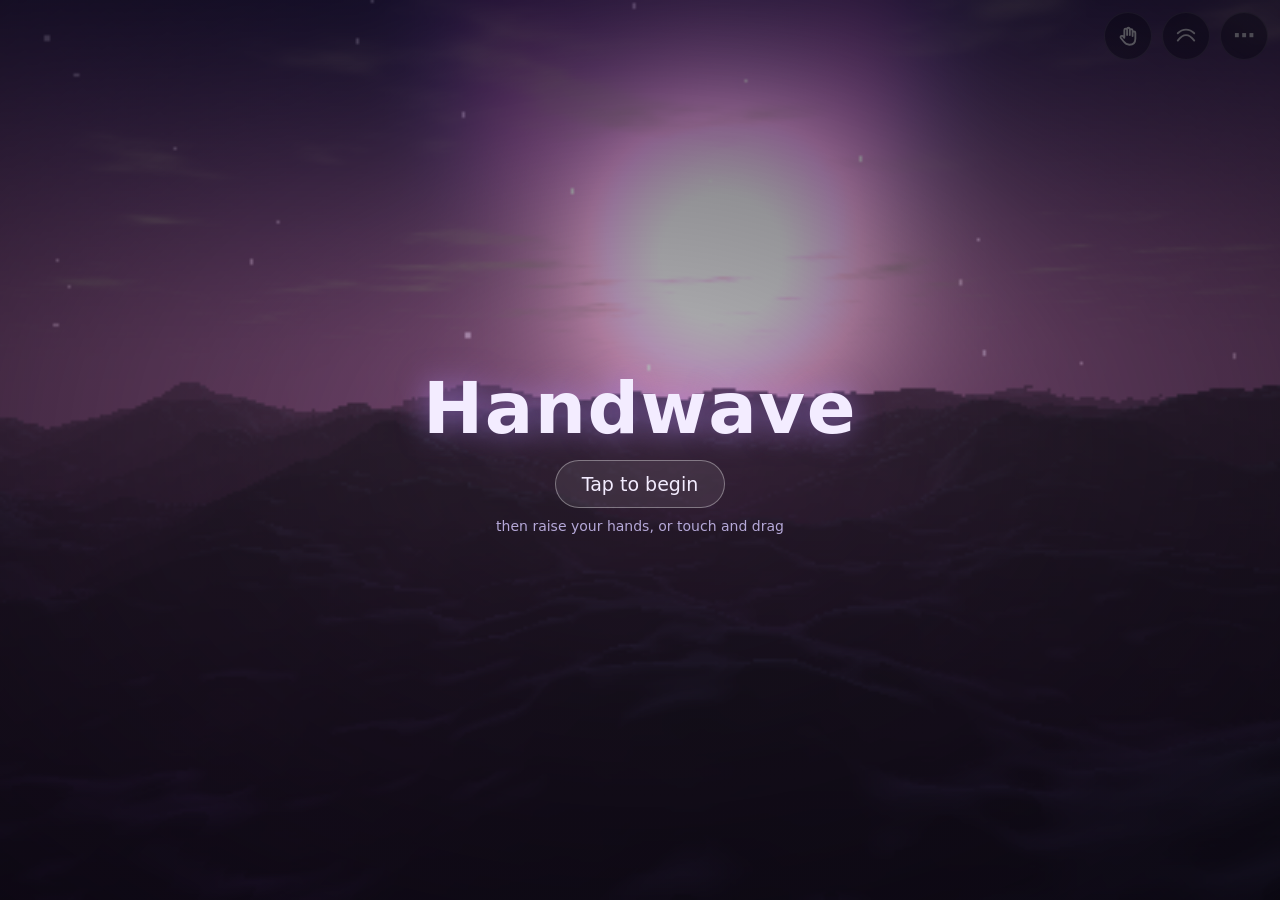
==== commit 1301f268: "Handwave: dub techno, the sky flight first and turning with you, the face and the body too The sound" ====
--- a/tools/handwave/index.html
+++ b/tools/handwave/index.html
@@ -5,7 +5,7 @@
 <meta charset="utf-8">
 <meta name="viewport" content="width=device-width, initial-scale=1, viewport-fit=cover, user-scalable=no">
 <title>Handwave</title>
-<meta name="description" content="Generative ambient sound you play with your hands in the air: move them across, up and down, nearer and further, and the sound and the sky follow.">
+<meta name="description" content="Ambient house and dub techno you play with your hands, your face and your body in the air, flying over Drift's hills as you go.">
 <meta name="theme-color" content="#04030c">
 <meta name="hw-build" content="dev">
 <link rel="icon" href="icon.svg" type="image/svg+xml">
@@ -32,9 +32,11 @@
 <dialog class="sheet" id="menuSheet" aria-labelledby="menuTitle">
   <h2 id="menuTitle">Handwave</h2>
   <h3>Scene</h3>
-  <div class="seg" data-set="scene"><button type="button" data-v="aurora">Aurora</button><button type="button" data-v="nebula">Nebula</button><button type="button" data-v="sky">Sky flight</button></div>
+  <div class="seg" data-set="scene"><button type="button" data-v="sky">Sky flight</button><button type="button" data-v="aurora">Aurora</button><button type="button" data-v="nebula">Nebula</button></div>
+  <h3>The camera sees</h3>
+  <div class="seg"><button type="button" aria-pressed="true" disabled>Hands</button><button type="button" id="faceBtn" aria-pressed="true">Face</button><button type="button" id="bodyBtn" aria-pressed="true">Body</button></div>
   <h3>Mood</h3>
-  <div class="seg" data-set="mood"><button type="button" data-v="night">Night</button><button type="button" data-v="dawn">Dawn</button><button type="button" data-v="dream">Dream</button></div>
+  <div class="seg" data-set="mood"><button type="button" data-v="night">Night 120</button><button type="button" data-v="dawn">Dawn 124</button><button type="button" data-v="dream">Dream 116</button></div>
   <label class="knob"><span>Volume</span><input type="range" id="vol" min="0" max="1" step="0.01"></label>
   <div class="row"><button type="button" id="helpBtn">How to play</button><button type="button" id="pauseBtn">Pause</button></div>
   <p class="sheet__hint">Handwave runs in the browser. The camera only sees your hands: they're tracked on this device (MediaPipe, loaded the first time), and no picture is shown, kept or sent. Part of CoralFlower.</p>
@@ -43,16 +45,20 @@
 
 <dialog class="sheet" id="helpSheet" aria-labelledby="helpTitle">
   <h2 id="helpTitle">How to play</h2>
-  <p class="sheet__hint">It plays by itself, softly. Your hands shape it.</p>
+  <p class="sheet__hint">It plays by itself: ambient house, dub techno. You shape it, and steer the flight.</p>
   <dl class="map">
     <dt>Right hand</dt>
-    <dd><b>Across</b> moves through the chords</dd>
+    <dd><b>Across</b> moves through the chords, and turns the sky</dd>
     <dd><b>Up and down</b> lower and darker, or higher and brighter</dd>
-    <dd><b>Nearer the camera</b> swells it, with a melody and bells</dd>
+    <dd><b>Nearer the camera</b> swells it, with an arpeggio</dd>
     <dt>Left hand</dt>
-    <dd><b>Across</b> the texture: rain, the sea, wind, birds</dd>
-    <dd><b>Up and down</b> the space: close and dry, or vast</dd>
-    <dd><b>Nearer the camera</b> the weather: calm, then a storm</dd>
+    <dd><b>Across</b> builds the groove: from no beat to the full beat</dd>
+    <dd><b>Up and down</b> the space: dry, or a deep dub echo</dd>
+    <dd><b>Nearer the camera</b> opens the filter</dd>
+    <dt>Face</dt>
+    <dd><b>Turn your head</b> to look around; <b>tilt</b> it to bank; <b>open your mouth</b> to open the sound up</dd>
+    <dt>Body</dt>
+    <dd><b>Dance</b> and the groove builds; <b>lean</b> to turn; <b>arms wide</b> for space</dd>
   </dl>
   <p class="sheet__hint">No camera? Touch and drag: one finger is your right hand (hold it longer to come nearer), a second finger your left.</p>
   <form method="dialog"><button class="sheet__done">Play</button></form>
--- a/tools/handwave/handwave.css
+++ b/tools/handwave/handwave.css
@@ -49,6 +49,9 @@
 .map { margin: 8px 0; font-size: 15px; line-height: 1.4; }
 .map dt { margin-top: 12px; font-weight: 800; color: var(--cyan); }
 .map dt:nth-of-type(2) { color: var(--violet); }
+.map dt:nth-of-type(3) { color: #ffbef0; }
+.map dt:nth-of-type(4) { color: #ffd678; }
+.seg button:disabled { opacity: .7; }
 .map dd { margin: 4px 0 0; color: var(--text); }
 .map dd b { color: #fff; }
 
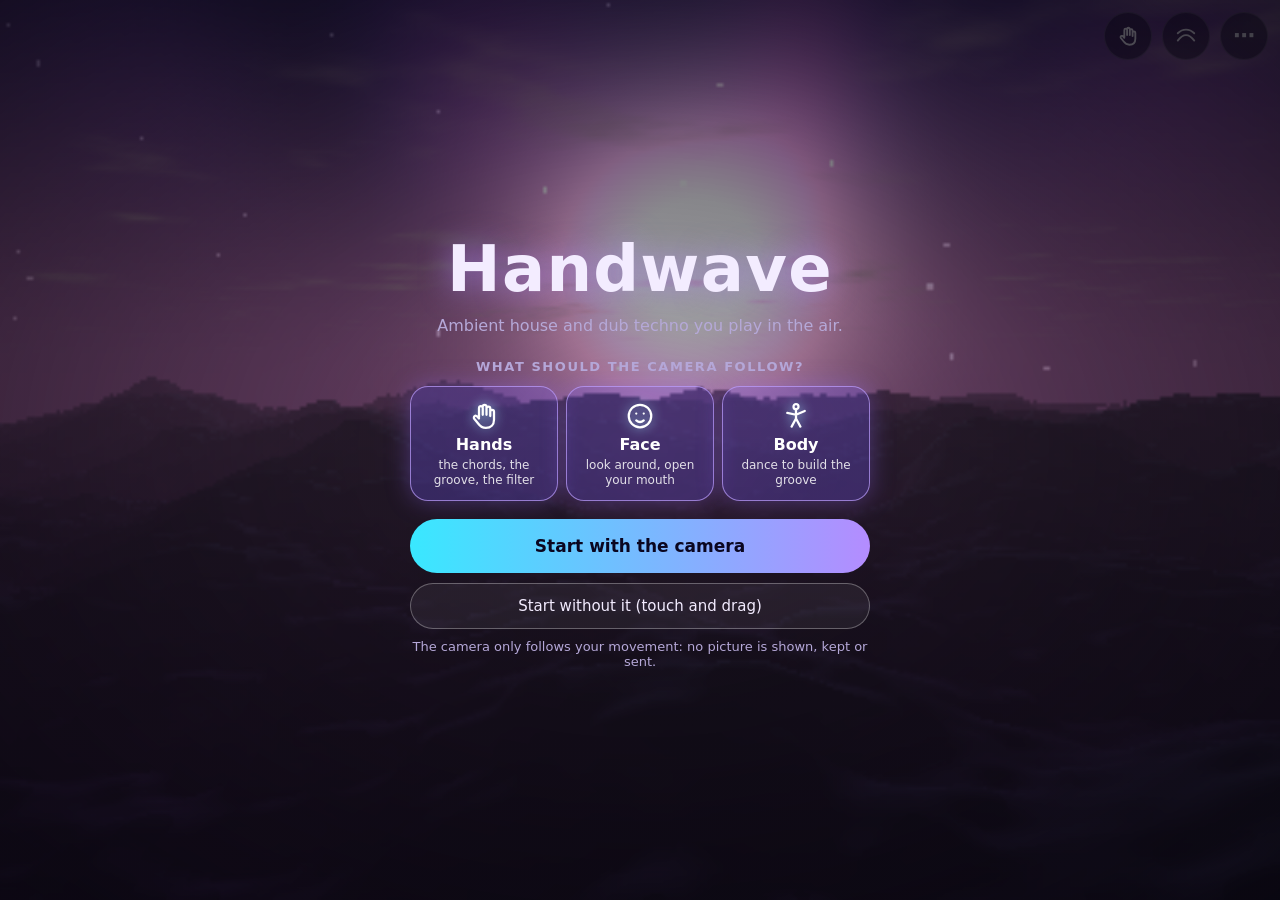
==== commit f11926ac: "Handwave: quicker hands, choose what the camera follows at the start, light instead of wire Quicker:" ====
--- a/tools/handwave/index.html
+++ b/tools/handwave/index.html
@@ -18,13 +18,27 @@
   <video id="cam" playsinline muted hidden></video>
 
   <div class="tools">
-    <button type="button" class="tool tool--hands" id="handsBtn" aria-pressed="false" aria-label="Hands: play with the camera" title="Play with your hands in the air (the camera only sees your hands: no picture is shown or kept)"><svg viewBox="0 0 24 24" width="22" height="22" aria-hidden="true"><path fill="none" stroke="currentColor" stroke-width="2" stroke-linecap="round" stroke-linejoin="round" d="M8 13V5.5a1.5 1.5 0 0 1 3 0V11m0-6.5a1.5 1.5 0 0 1 3 0V11m0-5a1.5 1.5 0 0 1 3 0V12m0-3.5a1.5 1.5 0 0 1 3 0V15c0 4-2.5 6.5-6.5 6.5-3 0-4.6-1.3-6.2-3.5L4.2 14.2a1.5 1.5 0 0 1 2.4-1.8L8 14"/></svg></button>
+    <button type="button" class="tool tool--hands" id="handsBtn" aria-pressed="false" aria-label="Camera: play in the air" title="Play in the air with the camera (it only follows your movement: no picture is shown or kept)"><svg viewBox="0 0 24 24" width="22" height="22" aria-hidden="true"><path fill="none" stroke="currentColor" stroke-width="2" stroke-linecap="round" stroke-linejoin="round" d="M8 13V5.5a1.5 1.5 0 0 1 3 0V11m0-6.5a1.5 1.5 0 0 1 3 0V11m0-5a1.5 1.5 0 0 1 3 0V12m0-3.5a1.5 1.5 0 0 1 3 0V15c0 4-2.5 6.5-6.5 6.5-3 0-4.6-1.3-6.2-3.5L4.2 14.2a1.5 1.5 0 0 1 2.4-1.8L8 14"/></svg></button>
     <button type="button" class="tool" id="sceneBtn" aria-label="Next scene" title="Next scene"><svg viewBox="0 0 24 24" width="22" height="22" aria-hidden="true"><path fill="none" stroke="currentColor" stroke-width="2" stroke-linecap="round" stroke-linejoin="round" d="M3 17c3-4 5-6 9-6s6 2 9 6M3 9c3-3 6-4 9-4s6 1 9 4"/></svg></button>
     <button type="button" class="tool" id="menuBtn" aria-haspopup="dialog" aria-label="Menu"><b aria-hidden="true">&#8943;</b></button>
   </div>
   <p class="hint" id="hint" aria-live="polite"></p>
 
-  <button type="button" class="start" id="start"><b>Handwave</b><span>Tap to begin</span><small>then raise your hands, or touch and drag</small></button>
+  <div class="start" id="start" role="dialog" aria-labelledby="startTitle">
+    <div class="start__box">
+      <b id="startTitle">Handwave</b>
+      <p>Ambient house and dub techno you play in the air.</p>
+      <h2>What should the camera follow?</h2>
+      <div class="follow">
+        <button type="button" data-follow="hands"><svg viewBox="0 0 24 24" width="30" height="30" aria-hidden="true"><path fill="none" stroke="currentColor" stroke-width="1.8" stroke-linecap="round" stroke-linejoin="round" d="M8 13V5.5a1.5 1.5 0 0 1 3 0V11m0-6.5a1.5 1.5 0 0 1 3 0V11m0-5a1.5 1.5 0 0 1 3 0V12m0-3.5a1.5 1.5 0 0 1 3 0V15c0 4-2.5 6.5-6.5 6.5-3 0-4.6-1.3-6.2-3.5L4.2 14.2a1.5 1.5 0 0 1 2.4-1.8L8 14"/></svg><b>Hands</b><small>the chords, the groove, the filter</small></button>
+        <button type="button" data-follow="face"><svg viewBox="0 0 24 24" width="30" height="30" aria-hidden="true"><g fill="none" stroke="currentColor" stroke-width="1.8" stroke-linecap="round"><circle cx="12" cy="12" r="9"/><path d="M9 10h.01M15 10h.01"/><path d="M9 15.5c1.8 1.6 4.2 1.6 6 0"/></g></svg><b>Face</b><small>look around, open your mouth</small></button>
+        <button type="button" data-follow="body"><svg viewBox="0 0 24 24" width="30" height="30" aria-hidden="true"><g fill="none" stroke="currentColor" stroke-width="1.8" stroke-linecap="round" stroke-linejoin="round"><circle cx="12" cy="4.5" r="2"/><path d="M12 7v7M12 14l-3.5 6.5M12 14l3.5 6.5M5 9.5l7 1.5 7-3"/></g></svg><b>Body</b><small>dance to build the groove</small></button>
+      </div>
+      <button type="button" class="start__go" id="startCam">Start with the camera</button>
+      <button type="button" class="start__alt" id="startTouch">Start without it (touch and drag)</button>
+      <small class="start__note">The camera only follows your movement: no picture is shown, kept or sent.</small>
+    </div>
+  </div>
 </main>
 
 <div class="toast" id="toast" role="status" hidden></div>
@@ -33,8 +47,8 @@
   <h2 id="menuTitle">Handwave</h2>
   <h3>Scene</h3>
   <div class="seg" data-set="scene"><button type="button" data-v="sky">Sky flight</button><button type="button" data-v="aurora">Aurora</button><button type="button" data-v="nebula">Nebula</button></div>
-  <h3>The camera sees</h3>
-  <div class="seg"><button type="button" aria-pressed="true" disabled>Hands</button><button type="button" id="faceBtn" aria-pressed="true">Face</button><button type="button" id="bodyBtn" aria-pressed="true">Body</button></div>
+  <h3>The camera follows</h3>
+  <div class="seg"><button type="button" id="handsFollow" aria-pressed="true">Hands</button><button type="button" id="faceFollow" aria-pressed="true">Face</button><button type="button" id="bodyFollow" aria-pressed="true">Body</button></div>
   <h3>Mood</h3>
   <div class="seg" data-set="mood"><button type="button" data-v="night">Night 120</button><button type="button" data-v="dawn">Dawn 124</button><button type="button" data-v="dream">Dream 116</button></div>
   <label class="knob"><span>Volume</span><input type="range" id="vol" min="0" max="1" step="0.01"></label>
--- a/tools/handwave/handwave.css
+++ b/tools/handwave/handwave.css
@@ -24,13 +24,28 @@
   color: rgba(255, 255, 255, .7); text-shadow: 0 1px 8px rgba(0, 0, 0, .6); pointer-events: none; transition: opacity .8s; padding: 0 16px; }
 .hint:empty { opacity: 0; }
 
-/* the start: one big quiet button over the sky */
-.start { position: absolute; inset: 0; z-index: 3; border: 0; background: radial-gradient(ellipse at center, rgba(4, 3, 12, .25), rgba(4, 3, 12, .7));
-  display: flex; flex-direction: column; align-items: center; justify-content: center; gap: 10px; transition: opacity .9s; }
-.start b { font-size: clamp(38px, 9vw, 72px); font-weight: 800; letter-spacing: .02em; text-shadow: 0 0 30px rgba(180, 140, 255, .6); }
-.start span { font-size: 19px; padding: 12px 26px; border-radius: 999px; border: 1px solid rgba(255, 255, 255, .35); background: rgba(255, 255, 255, .08); }
-.start small { font-size: 14px; color: var(--muted); }
+/* the start: what the camera follows, then go */
+.start { position: absolute; inset: 0; z-index: 3; display: grid; place-items: center; padding: max(16px, env(safe-area-inset-top)) 16px max(16px, env(safe-area-inset-bottom));
+  background: radial-gradient(ellipse at center, rgba(4, 3, 12, .3), rgba(4, 3, 12, .75)); transition: opacity .9s; overflow: auto; }
+.start__box { width: min(460px, 100%); display: flex; flex-direction: column; align-items: stretch; gap: 10px; text-align: center; }
+.start__box > b { font-size: clamp(38px, 10vw, 64px); font-weight: 800; letter-spacing: .02em; text-shadow: 0 0 30px rgba(180, 140, 255, .6); }
+.start__box > p { margin: 0 0 6px; color: var(--muted); font-size: 16px; }
+.start__box h2 { margin: 8px 0 2px; font-size: 13px; text-transform: uppercase; letter-spacing: .12em; color: var(--muted); font-weight: 700; }
+.follow { display: grid; grid-template-columns: repeat(3, 1fr); gap: 8px; }
+.follow button { display: flex; flex-direction: column; align-items: center; gap: 4px; padding: 14px 6px 12px; border-radius: 18px; border: 1px solid var(--line);
+  background: rgba(255, 255, 255, .05); color: rgba(255, 255, 255, .6); transition: background .2s, color .2s, box-shadow .2s; }
+.follow button b { font-size: 16px; }
+.follow button small { font-size: 12px; line-height: 1.25; color: inherit; opacity: .85; }
+.follow button[aria-pressed="true"] { color: #fff; background: rgba(120, 90, 255, .28); border-color: rgba(190, 160, 255, .7); box-shadow: 0 0 24px rgba(150, 110, 255, .35); }
+.follow button[aria-pressed="true"] svg { filter: drop-shadow(0 0 6px rgba(160, 230, 255, .8)); }
+.start__go { margin-top: 8px; min-height: 54px; border-radius: 999px; border: 0; background: linear-gradient(90deg, #39e8ff, #b48cff); color: #0a0620; font-weight: 800; font-size: 17px; }
+.start__go:disabled { opacity: .4; }
+.start__alt { min-height: 46px; border-radius: 999px; border: 1px solid rgba(255, 255, 255, .3); background: rgba(255, 255, 255, .06); font-size: 15px; }
+.start__note { color: var(--muted); font-size: 13px; }
 .start.is-gone { opacity: 0; pointer-events: none; }
+@media (max-height: 560px) { .start__box { gap: 5px; } .start__box > b { font-size: 30px; } .start__box > p { display: none; } .start__box h2 { margin-top: 2px; }
+  .follow button { padding: 6px; gap: 2px; } .follow button small { display: none; } .follow svg { width: 24px; height: 24px; }
+  .start__go { min-height: 44px; margin-top: 4px; } .start__alt { min-height: 38px; } .start__note { font-size: 12px; } }
 
 /* the sheets */
 .sheet { width: min(420px, calc(100vw - 24px)); max-height: calc(100dvh - 24px); overflow: auto; border: 1px solid var(--line); border-radius: 22px;
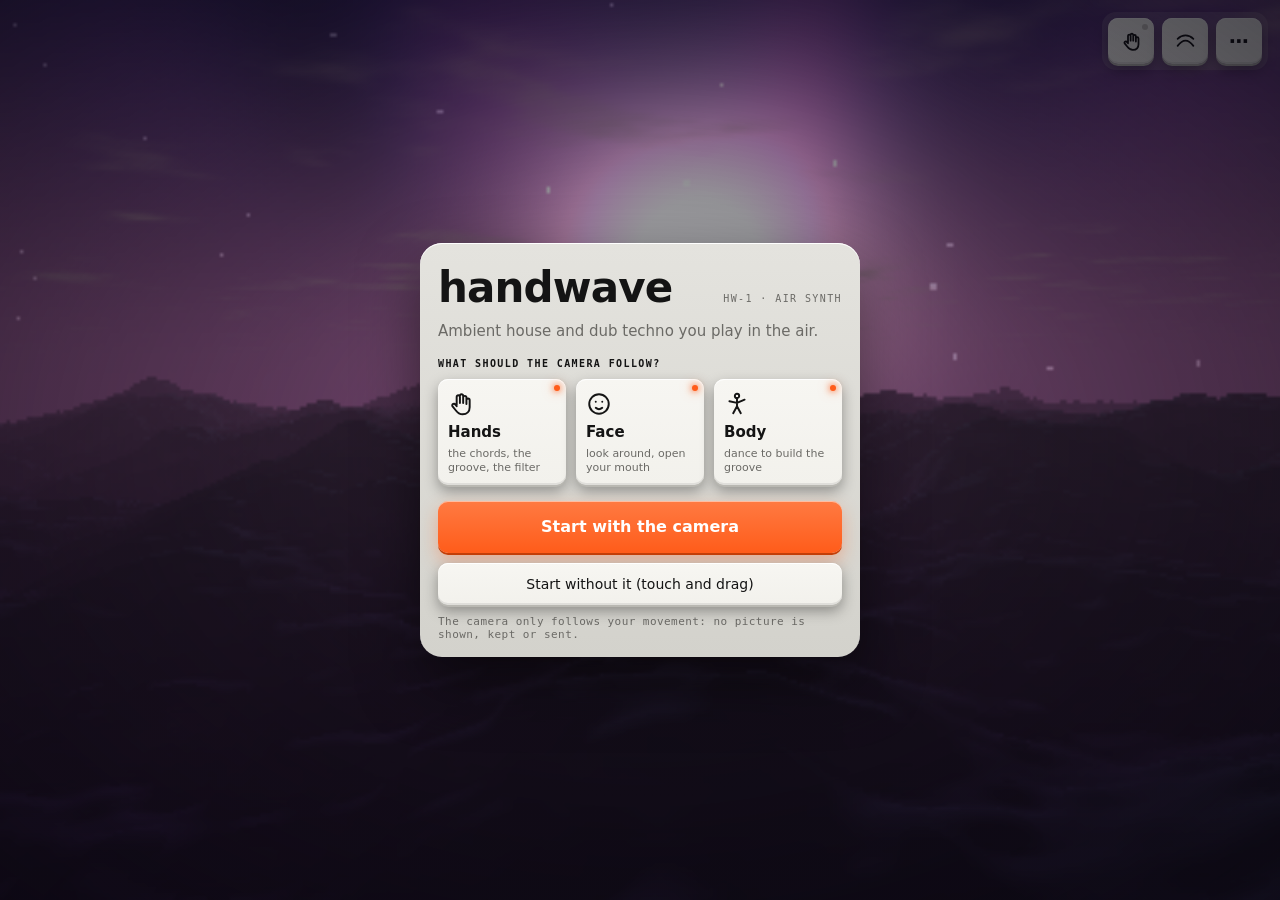
==== commit 6e36b682: "Handwave: a little hardware over the sky (Teenage Engineering in spirit) Light grey keys with an ora" ====
--- a/tools/handwave/index.html
+++ b/tools/handwave/index.html
@@ -18,24 +18,34 @@
   <video id="cam" playsinline muted hidden></video>
 
   <div class="tools">
-    <button type="button" class="tool tool--hands" id="handsBtn" aria-pressed="false" aria-label="Camera: play in the air" title="Play in the air with the camera (it only follows your movement: no picture is shown or kept)"><svg viewBox="0 0 24 24" width="22" height="22" aria-hidden="true"><path fill="none" stroke="currentColor" stroke-width="2" stroke-linecap="round" stroke-linejoin="round" d="M8 13V5.5a1.5 1.5 0 0 1 3 0V11m0-6.5a1.5 1.5 0 0 1 3 0V11m0-5a1.5 1.5 0 0 1 3 0V12m0-3.5a1.5 1.5 0 0 1 3 0V15c0 4-2.5 6.5-6.5 6.5-3 0-4.6-1.3-6.2-3.5L4.2 14.2a1.5 1.5 0 0 1 2.4-1.8L8 14"/></svg></button>
-    <button type="button" class="tool" id="sceneBtn" aria-label="Next scene" title="Next scene"><svg viewBox="0 0 24 24" width="22" height="22" aria-hidden="true"><path fill="none" stroke="currentColor" stroke-width="2" stroke-linecap="round" stroke-linejoin="round" d="M3 17c3-4 5-6 9-6s6 2 9 6M3 9c3-3 6-4 9-4s6 1 9 4"/></svg></button>
-    <button type="button" class="tool" id="menuBtn" aria-haspopup="dialog" aria-label="Menu"><b aria-hidden="true">&#8943;</b></button>
+    <button type="button" class="tool tool--hands key" id="handsBtn" aria-pressed="false" aria-label="Camera: play in the air" title="Play in the air with the camera (it only follows your movement: no picture is shown or kept)"><svg viewBox="0 0 24 24" width="22" height="22" aria-hidden="true"><path fill="none" stroke="currentColor" stroke-width="2" stroke-linecap="round" stroke-linejoin="round" d="M8 13V5.5a1.5 1.5 0 0 1 3 0V11m0-6.5a1.5 1.5 0 0 1 3 0V11m0-5a1.5 1.5 0 0 1 3 0V12m0-3.5a1.5 1.5 0 0 1 3 0V15c0 4-2.5 6.5-6.5 6.5-3 0-4.6-1.3-6.2-3.5L4.2 14.2a1.5 1.5 0 0 1 2.4-1.8L8 14"/></svg></button>
+    <button type="button" class="tool key" id="sceneBtn" aria-label="Next scene" title="Next scene"><svg viewBox="0 0 24 24" width="22" height="22" aria-hidden="true"><path fill="none" stroke="currentColor" stroke-width="2" stroke-linecap="round" stroke-linejoin="round" d="M3 17c3-4 5-6 9-6s6 2 9 6M3 9c3-3 6-4 9-4s6 1 9 4"/></svg></button>
+    <button type="button" class="tool key" id="menuBtn" aria-haspopup="dialog" aria-label="Menu"><b aria-hidden="true">&#8943;</b></button>
   </div>
   <p class="hint" id="hint" aria-live="polite"></p>
+  <div class="strip" id="strip" aria-hidden="true" hidden>
+    <div class="lcd"><div class="lcd__top"><b id="lcdBpm">120 BPM</b><span id="lcdMood">NIGHT</span></div><canvas id="scope"></canvas>
+      <div class="lcd__dots"><span><i id="dotHands"></i>hand</span><span><i id="dotFace"></i>face</span><span><i id="dotBody"></i>body</span></div></div>
+    <div class="dials">
+      <div class="dial" data-c="blue" style="--c:var(--blue)" id="dPitch"><svg viewBox="-30 -30 60 60" aria-hidden="true"><path class="ring" d="M -16.97 16.97 A 24 24 0 1 1 16.97 16.97" pathLength="100"/><path class="val" d="M -16.97 16.97 A 24 24 0 1 1 16.97 16.97" pathLength="100" stroke-dasharray="0 100"/><circle class="cap" r="16"/><line class="tick" x1="5" y1="0" x2="12" y2="0"/></svg><span class="label">pitch</span><span class="num">00</span></div>
+      <div class="dial" data-c="green" style="--c:var(--green)" id="dSwell"><svg viewBox="-30 -30 60 60" aria-hidden="true"><path class="ring" d="M -16.97 16.97 A 24 24 0 1 1 16.97 16.97" pathLength="100"/><path class="val" d="M -16.97 16.97 A 24 24 0 1 1 16.97 16.97" pathLength="100" stroke-dasharray="0 100"/><circle class="cap" r="16"/><line class="tick" x1="5" y1="0" x2="12" y2="0"/></svg><span class="label">swell</span><span class="num">00</span></div>
+      <div class="dial" data-c="white" style="--c:var(--white)" id="dGroove"><svg viewBox="-30 -30 60 60" aria-hidden="true"><path class="ring" d="M -16.97 16.97 A 24 24 0 1 1 16.97 16.97" pathLength="100"/><path class="val" d="M -16.97 16.97 A 24 24 0 1 1 16.97 16.97" pathLength="100" stroke-dasharray="0 100"/><circle class="cap" r="16"/><line class="tick" x1="5" y1="0" x2="12" y2="0"/></svg><span class="label">groove</span><span class="num">00</span></div>
+      <div class="dial" data-c="orange" style="--c:var(--orange)" id="dFilter"><svg viewBox="-30 -30 60 60" aria-hidden="true"><path class="ring" d="M -16.97 16.97 A 24 24 0 1 1 16.97 16.97" pathLength="100"/><path class="val" d="M -16.97 16.97 A 24 24 0 1 1 16.97 16.97" pathLength="100" stroke-dasharray="0 100"/><circle class="cap" r="16"/><line class="tick" x1="5" y1="0" x2="12" y2="0"/></svg><span class="label">filter</span><span class="num">00</span></div>
+    </div>
+  </div>
 
   <div class="start" id="start" role="dialog" aria-labelledby="startTitle">
     <div class="start__box">
-      <b id="startTitle">Handwave</b>
+      <div class="start__head"><b id="startTitle">handwave</b><span>HW-1 · AIR SYNTH</span></div>
       <p>Ambient house and dub techno you play in the air.</p>
-      <h2>What should the camera follow?</h2>
+      <h2 class="label">What should the camera follow?</h2>
       <div class="follow">
-        <button type="button" data-follow="hands"><svg viewBox="0 0 24 24" width="30" height="30" aria-hidden="true"><path fill="none" stroke="currentColor" stroke-width="1.8" stroke-linecap="round" stroke-linejoin="round" d="M8 13V5.5a1.5 1.5 0 0 1 3 0V11m0-6.5a1.5 1.5 0 0 1 3 0V11m0-5a1.5 1.5 0 0 1 3 0V12m0-3.5a1.5 1.5 0 0 1 3 0V15c0 4-2.5 6.5-6.5 6.5-3 0-4.6-1.3-6.2-3.5L4.2 14.2a1.5 1.5 0 0 1 2.4-1.8L8 14"/></svg><b>Hands</b><small>the chords, the groove, the filter</small></button>
-        <button type="button" data-follow="face"><svg viewBox="0 0 24 24" width="30" height="30" aria-hidden="true"><g fill="none" stroke="currentColor" stroke-width="1.8" stroke-linecap="round"><circle cx="12" cy="12" r="9"/><path d="M9 10h.01M15 10h.01"/><path d="M9 15.5c1.8 1.6 4.2 1.6 6 0"/></g></svg><b>Face</b><small>look around, open your mouth</small></button>
-        <button type="button" data-follow="body"><svg viewBox="0 0 24 24" width="30" height="30" aria-hidden="true"><g fill="none" stroke="currentColor" stroke-width="1.8" stroke-linecap="round" stroke-linejoin="round"><circle cx="12" cy="4.5" r="2"/><path d="M12 7v7M12 14l-3.5 6.5M12 14l3.5 6.5M5 9.5l7 1.5 7-3"/></g></svg><b>Body</b><small>dance to build the groove</small></button>
+        <button type="button" class="key" data-follow="hands"><svg viewBox="0 0 24 24" width="30" height="30" aria-hidden="true"><path fill="none" stroke="currentColor" stroke-width="1.8" stroke-linecap="round" stroke-linejoin="round" d="M8 13V5.5a1.5 1.5 0 0 1 3 0V11m0-6.5a1.5 1.5 0 0 1 3 0V11m0-5a1.5 1.5 0 0 1 3 0V12m0-3.5a1.5 1.5 0 0 1 3 0V15c0 4-2.5 6.5-6.5 6.5-3 0-4.6-1.3-6.2-3.5L4.2 14.2a1.5 1.5 0 0 1 2.4-1.8L8 14"/></svg><b>Hands</b><small>the chords, the groove, the filter</small></button>
+        <button type="button" class="key" data-follow="face"><svg viewBox="0 0 24 24" width="30" height="30" aria-hidden="true"><g fill="none" stroke="currentColor" stroke-width="1.8" stroke-linecap="round"><circle cx="12" cy="12" r="9"/><path d="M9 10h.01M15 10h.01"/><path d="M9 15.5c1.8 1.6 4.2 1.6 6 0"/></g></svg><b>Face</b><small>look around, open your mouth</small></button>
+        <button type="button" class="key" data-follow="body"><svg viewBox="0 0 24 24" width="30" height="30" aria-hidden="true"><g fill="none" stroke="currentColor" stroke-width="1.8" stroke-linecap="round" stroke-linejoin="round"><circle cx="12" cy="4.5" r="2"/><path d="M12 7v7M12 14l-3.5 6.5M12 14l3.5 6.5M5 9.5l7 1.5 7-3"/></g></svg><b>Body</b><small>dance to build the groove</small></button>
       </div>
-      <button type="button" class="start__go" id="startCam">Start with the camera</button>
-      <button type="button" class="start__alt" id="startTouch">Start without it (touch and drag)</button>
+      <button type="button" class="key start__go" id="startCam">Start with the camera</button>
+      <button type="button" class="key start__alt" id="startTouch">Start without it (touch and drag)</button>
       <small class="start__note">The camera only follows your movement: no picture is shown, kept or sent.</small>
     </div>
   </div>
@@ -46,15 +56,15 @@
 <dialog class="sheet" id="menuSheet" aria-labelledby="menuTitle">
   <h2 id="menuTitle">Handwave</h2>
   <h3>Scene</h3>
-  <div class="seg" data-set="scene"><button type="button" data-v="sky">Sky flight</button><button type="button" data-v="aurora">Aurora</button><button type="button" data-v="nebula">Nebula</button></div>
+  <div class="seg" data-set="scene"><button type="button" class="key" data-v="sky">Sky flight</button><button type="button" class="key" data-v="aurora">Aurora</button><button type="button" class="key" data-v="nebula">Nebula</button></div>
   <h3>The camera follows</h3>
-  <div class="seg"><button type="button" id="handsFollow" aria-pressed="true">Hands</button><button type="button" id="faceFollow" aria-pressed="true">Face</button><button type="button" id="bodyFollow" aria-pressed="true">Body</button></div>
+  <div class="seg"><button type="button" class="key" id="handsFollow" aria-pressed="true">Hands</button><button type="button" class="key" id="faceFollow" aria-pressed="true">Face</button><button type="button" class="key" id="bodyFollow" aria-pressed="true">Body</button></div>
   <h3>Mood</h3>
-  <div class="seg" data-set="mood"><button type="button" data-v="night">Night 120</button><button type="button" data-v="dawn">Dawn 124</button><button type="button" data-v="dream">Dream 116</button></div>
+  <div class="seg" data-set="mood"><button type="button" class="key" data-v="night">Night 120</button><button type="button" class="key" data-v="dawn">Dawn 124</button><button type="button" class="key" data-v="dream">Dream 116</button></div>
   <label class="knob"><span>Volume</span><input type="range" id="vol" min="0" max="1" step="0.01"></label>
-  <div class="row"><button type="button" id="helpBtn">How to play</button><button type="button" id="pauseBtn">Pause</button></div>
-  <p class="sheet__hint">Handwave runs in the browser. The camera only sees your hands: they're tracked on this device (MediaPipe, loaded the first time), and no picture is shown, kept or sent. Part of CoralFlower.</p>
-  <form method="dialog"><button class="sheet__done">Done</button></form>
+  <div class="row"><button type="button" class="key" id="helpBtn">How to play</button><button type="button" class="key" id="pauseBtn">Pause</button><button type="button" class="key" id="dialsBtn" aria-pressed="true">Dials</button></div>
+  <p class="sheet__hint">Handwave runs in the browser. The camera only follows your movement: your hands, face and body are tracked on this device (MediaPipe, loaded the first time), and no picture is shown, kept or sent. Part of CoralFlower.</p>
+  <form method="dialog"><button class="key sheet__done">Done</button></form>
 </dialog>
 
 <dialog class="sheet" id="helpSheet" aria-labelledby="helpTitle">
@@ -75,7 +85,7 @@
     <dd><b>Dance</b> and the groove builds; <b>lean</b> to turn; <b>arms wide</b> for space</dd>
   </dl>
   <p class="sheet__hint">No camera? Touch and drag: one finger is your right hand (hold it longer to come nearer), a second finger your left.</p>
-  <form method="dialog"><button class="sheet__done">Play</button></form>
+  <form method="dialog"><button class="key sheet__done">Play</button></form>
 </dialog>
 
 <script src="theory.js"></script>
--- a/tools/handwave/handwave.css
+++ b/tools/handwave/handwave.css
@@ -1,9 +1,14 @@
 /* SPDX-License-Identifier: GPL-3.0-only */
-/* Handwave: the sky, the whole screen; a few quiet buttons in a corner. Phones, tablets, desktops, foldables. */
+/* Handwave: the sky, the whole screen; over it, a small piece of hardware: light grey keys with an orange light when on,
+   small labels in capitals, a black display, four coloured dials (blue, green, white, orange) that turn as you move.
+   Phones, tablets, desktops, foldables. */
 :root {
-  --bg: #04030c; --panel: rgba(18, 12, 36, .86); --line: rgba(255, 255, 255, .14); --text: #f3ecff; --muted: #b5a8d8;
+  --bg: #04030c; --text: #f3ecff; --muted: #b5a8d8;
+  --case: #e4e3de; --case2: #d3d2cc; --key: #f2f1ec; --ink: #141414; --ink2: #6b6a66; --lcd: #0b0c0b; --lcd-ink: #e9f2e4;
+  --blue: #2f6bff; --green: #1fb35a; --white: #fbfbf8; --orange: #ff5c1a;
   --cyan: #2bf0ff; --violet: #b48cff;
-  --font: ui-rounded, "SF Pro Rounded", system-ui, -apple-system, "Segoe UI", Roboto, sans-serif;
+  --font: "Helvetica Neue", "Inter", system-ui, -apple-system, "Segoe UI", Roboto, sans-serif;
+  --mono: ui-monospace, "SF Mono", "JetBrains Mono", Menlo, Consolas, monospace;
   color-scheme: dark;
 }
 * { box-sizing: border-box; }
@@ -13,64 +18,104 @@
 .app { position: fixed; inset: 0; }
 #sky, #hands { position: absolute; inset: 0; width: 100%; height: 100%; display: block; }
 
-/* the buttons: round, glassy, out of the way */
-.tools { position: absolute; top: calc(12px + env(safe-area-inset-top)); right: calc(12px + env(safe-area-inset-right)); display: flex; gap: 10px; z-index: 2; }
-.tool { width: 48px; height: 48px; border-radius: 50%; border: 1px solid var(--line); background: rgba(10, 6, 24, .45);
-  -webkit-backdrop-filter: blur(10px); backdrop-filter: blur(10px); display: grid; place-items: center; color: rgba(255, 255, 255, .85); }
-.tool b { font-size: 22px; line-height: 1; }
-.tool:active { transform: scale(.94); }
-.tool--hands[aria-pressed="true"] { background: var(--cyan); color: #04121a; box-shadow: 0 0 22px rgba(43, 240, 255, .45); border-color: transparent; }
-.hint { position: absolute; left: 0; right: 0; bottom: calc(18px + env(safe-area-inset-bottom)); margin: 0; text-align: center; font-size: 15px;
-  color: rgba(255, 255, 255, .7); text-shadow: 0 1px 8px rgba(0, 0, 0, .6); pointer-events: none; transition: opacity .8s; padding: 0 16px; }
+/* a key: light grey, square-ish, a soft edge below; a little orange light when it's on */
+.key { position: relative; border: 0; border-radius: 10px; background: linear-gradient(#f7f6f2, var(--key)); color: var(--ink);
+  box-shadow: 0 1px 0 #fff inset, 0 -2px 0 rgba(0, 0, 0, .08) inset, 0 2px 0 #b9b8b2, 0 6px 14px rgba(0, 0, 0, .35); }
+.key:active { transform: translateY(1px); box-shadow: 0 1px 0 #fff inset, 0 1px 0 #b9b8b2, 0 3px 8px rgba(0, 0, 0, .3); }
+.key::after { content: ""; position: absolute; top: 6px; right: 6px; width: 6px; height: 6px; border-radius: 50%; background: #c9c8c2; }
+.key[aria-pressed="true"]::after { background: var(--orange); box-shadow: 0 0 6px var(--orange), 0 0 12px rgba(255, 92, 26, .6); }
+.label { font-family: var(--mono); font-size: 10px; letter-spacing: .14em; text-transform: uppercase; }
+
+/* the keys up top */
+.tools { position: absolute; top: calc(12px + env(safe-area-inset-top)); right: calc(12px + env(safe-area-inset-right)); display: flex; gap: 8px; z-index: 2;
+  padding: 6px; border-radius: 14px; background: rgba(228, 227, 222, .16); -webkit-backdrop-filter: blur(10px); backdrop-filter: blur(10px); }
+.tool { width: 46px; height: 46px; display: grid; place-items: center; }
+.tool b { font-size: 20px; line-height: 1; font-weight: 900; }
+.tool svg { width: 21px; height: 21px; }
+.hint { position: absolute; left: 0; right: 0; bottom: calc(112px + env(safe-area-inset-bottom)); margin: 0; text-align: center; font-family: var(--mono); font-size: 12px;
+  letter-spacing: .12em; text-transform: uppercase; color: rgba(255, 255, 255, .8); text-shadow: 0 1px 8px rgba(0, 0, 0, .7); pointer-events: none; transition: opacity .8s; padding: 0 16px; }
 .hint:empty { opacity: 0; }
 
-/* the start: what the camera follows, then go */
+/* the strip: a slim piece of hardware along the bottom; the display, then the four dials */
+.strip { position: absolute; left: 50%; bottom: calc(12px + env(safe-area-inset-bottom)); transform: translateX(-50%); z-index: 2; display: flex; align-items: stretch; gap: 10px;
+  padding: 10px 12px; border-radius: 16px; background: linear-gradient(var(--case), var(--case2)); color: var(--ink);
+  box-shadow: 0 1px 0 #fff inset, 0 10px 30px rgba(0, 0, 0, .45); width: min(560px, calc(100vw - 24px)); transition: opacity .5s, transform .5s; }
+.strip[hidden] { display: flex; opacity: 0; transform: translate(-50%, 20px); pointer-events: none; }
+.lcd { flex: 1.25; min-width: 0; border-radius: 8px; background: var(--lcd); color: var(--lcd-ink); padding: 7px 9px 5px; display: flex; flex-direction: column; justify-content: space-between;
+  box-shadow: 0 0 0 2px #c4c3bd, 0 1px 3px rgba(0, 0, 0, .6) inset; font-family: var(--mono); }
+.lcd__top { display: flex; justify-content: space-between; font-size: 11px; letter-spacing: .1em; text-transform: uppercase; }
+.lcd__top b { font-weight: 700; }
+.lcd canvas { width: 100%; height: 30px; display: block; }
+.lcd__dots { display: flex; gap: 4px; font-size: 9px; letter-spacing: .12em; text-transform: uppercase; color: #8b938a; }
+.lcd__dots i { display: inline-block; width: 6px; height: 6px; border-radius: 50%; background: #2a2d29; margin-right: 3px; vertical-align: 0; }
+.lcd__dots i.on { background: var(--lcd-ink); box-shadow: 0 0 5px rgba(233, 242, 228, .8); }
+.dials { display: flex; gap: 8px; flex: 2; justify-content: space-between; }
+.dial { flex: 1; display: flex; flex-direction: column; align-items: center; gap: 3px; min-width: 0; }
+.dial svg { width: 100%; max-width: 56px; aspect-ratio: 1; overflow: visible; }
+.dial .cap { fill: var(--c); stroke: rgba(0, 0, 0, .18); stroke-width: 1; }
+.dial .ring { fill: none; stroke: #c3c2bc; stroke-width: 3; stroke-linecap: round; }
+.dial .val { fill: none; stroke: var(--c); stroke-width: 3; stroke-linecap: round; }
+.dial .tick { stroke: rgba(0, 0, 0, .55); stroke-width: 3; stroke-linecap: round; }
+.dial[data-c="white"] .cap { stroke: rgba(0, 0, 0, .3); }
+.dial[data-c="white"] .val { stroke: #8f8e88; }
+.dial .label { color: var(--ink); font-size: 9px; white-space: nowrap; }
+.dial .num { font-family: var(--mono); font-size: 11px; color: var(--ink2); line-height: 1; }
+@media (max-width: 440px) { .strip { flex-direction: column; gap: 6px; padding: 8px 10px; } .lcd { flex: none; padding: 5px 8px 4px; } .lcd canvas { height: 18px; } .dial svg { max-width: 42px; } .hint { bottom: calc(140px + env(safe-area-inset-bottom)); } }
+@media (max-height: 460px) { .strip { width: min(520px, calc(100vw - 180px)); padding: 6px 10px; } .dial svg { max-width: 40px; } .lcd canvas { height: 20px; } .hint { bottom: calc(86px + env(safe-area-inset-bottom)); } }
+
+/* the start: a panel like the back of a device; what the camera follows (keys), then go (the orange key) */
 .start { position: absolute; inset: 0; z-index: 3; display: grid; place-items: center; padding: max(16px, env(safe-area-inset-top)) 16px max(16px, env(safe-area-inset-bottom));
-  background: radial-gradient(ellipse at center, rgba(4, 3, 12, .3), rgba(4, 3, 12, .75)); transition: opacity .9s; overflow: auto; }
-.start__box { width: min(460px, 100%); display: flex; flex-direction: column; align-items: stretch; gap: 10px; text-align: center; }
-.start__box > b { font-size: clamp(38px, 10vw, 64px); font-weight: 800; letter-spacing: .02em; text-shadow: 0 0 30px rgba(180, 140, 255, .6); }
-.start__box > p { margin: 0 0 6px; color: var(--muted); font-size: 16px; }
-.start__box h2 { margin: 8px 0 2px; font-size: 13px; text-transform: uppercase; letter-spacing: .12em; color: var(--muted); font-weight: 700; }
-.follow { display: grid; grid-template-columns: repeat(3, 1fr); gap: 8px; }
-.follow button { display: flex; flex-direction: column; align-items: center; gap: 4px; padding: 14px 6px 12px; border-radius: 18px; border: 1px solid var(--line);
-  background: rgba(255, 255, 255, .05); color: rgba(255, 255, 255, .6); transition: background .2s, color .2s, box-shadow .2s; }
-.follow button b { font-size: 16px; }
-.follow button small { font-size: 12px; line-height: 1.25; color: inherit; opacity: .85; }
-.follow button[aria-pressed="true"] { color: #fff; background: rgba(120, 90, 255, .28); border-color: rgba(190, 160, 255, .7); box-shadow: 0 0 24px rgba(150, 110, 255, .35); }
-.follow button[aria-pressed="true"] svg { filter: drop-shadow(0 0 6px rgba(160, 230, 255, .8)); }
-.start__go { margin-top: 8px; min-height: 54px; border-radius: 999px; border: 0; background: linear-gradient(90deg, #39e8ff, #b48cff); color: #0a0620; font-weight: 800; font-size: 17px; }
-.start__go:disabled { opacity: .4; }
-.start__alt { min-height: 46px; border-radius: 999px; border: 1px solid rgba(255, 255, 255, .3); background: rgba(255, 255, 255, .06); font-size: 15px; }
-.start__note { color: var(--muted); font-size: 13px; }
+  background: radial-gradient(ellipse at center, rgba(4, 3, 12, .25), rgba(4, 3, 12, .7)); transition: opacity .7s; overflow: auto; }
+.start__box { width: min(440px, 100%); display: flex; flex-direction: column; align-items: stretch; gap: 10px; padding: 20px 18px 16px; border-radius: 22px; color: var(--ink);
+  background: linear-gradient(var(--case), var(--case2)); box-shadow: 0 1px 0 #fff inset, 0 24px 60px rgba(0, 0, 0, .55); }
+.start__head { display: flex; justify-content: space-between; align-items: baseline; }
+.start__head b { font-size: clamp(30px, 8vw, 42px); font-weight: 800; letter-spacing: -.02em; }
+.start__head span { font-family: var(--mono); font-size: 10px; letter-spacing: .14em; color: var(--ink2); }
+.start__box > p { margin: 0; color: var(--ink2); font-size: 15px; }
+.start__box h2 { margin: 8px 0 0; color: var(--ink); font-weight: 700; }
+.follow { display: grid; grid-template-columns: repeat(3, 1fr); gap: 10px; }
+.follow button { display: flex; flex-direction: column; align-items: flex-start; gap: 6px; padding: 12px 10px 10px; text-align: left; min-height: 104px; }
+.follow button svg { width: 26px; height: 26px; }
+.follow button b { font-size: 15px; }
+.follow button small { font-size: 11px; line-height: 1.25; color: var(--ink2); }
+.follow button[aria-pressed="false"] { color: #8b8a85; }
+.start__go { margin-top: 6px; min-height: 52px; font-weight: 800; font-size: 16px; background: linear-gradient(#ff7a42, var(--orange)); color: #fff;
+  box-shadow: 0 1px 0 rgba(255, 255, 255, .5) inset, 0 2px 0 #c43f08, 0 8px 18px rgba(255, 92, 26, .35); }
+.start__go::after { display: none; }
+.start__go:disabled { opacity: .45; }
+.start__alt { min-height: 42px; font-size: 14px; }
+.start__alt::after { display: none; }
+.start__note { color: var(--ink2); font-size: 11px; font-family: var(--mono); letter-spacing: .04em; }
 .start.is-gone { opacity: 0; pointer-events: none; }
-@media (max-height: 560px) { .start__box { gap: 5px; } .start__box > b { font-size: 30px; } .start__box > p { display: none; } .start__box h2 { margin-top: 2px; }
-  .follow button { padding: 6px; gap: 2px; } .follow button small { display: none; } .follow svg { width: 24px; height: 24px; }
-  .start__go { min-height: 44px; margin-top: 4px; } .start__alt { min-height: 38px; } .start__note { font-size: 12px; } }
+@media (max-height: 560px) { .start__box { gap: 6px; padding: 12px 14px; } .start__box > p { display: none; } .follow button { min-height: 0; padding: 8px; flex-direction: row; align-items: center; }
+  .follow button small { display: none; } .follow svg { width: 20px; height: 20px; } .start__go { min-height: 42px; margin-top: 2px; } .start__alt { min-height: 36px; } }
 
-/* the sheets */
-.sheet { width: min(420px, calc(100vw - 24px)); max-height: calc(100dvh - 24px); overflow: auto; border: 1px solid var(--line); border-radius: 22px;
-  background: var(--panel); color: var(--text); padding: 20px 20px 16px; -webkit-backdrop-filter: blur(16px); backdrop-filter: blur(16px); }
-.sheet::backdrop { background: rgba(0, 0, 0, .35); }
-.sheet h2 { margin: 0 0 8px; font-size: 22px; }
-.sheet h3 { margin: 16px 0 8px; font-size: 13px; text-transform: uppercase; letter-spacing: .1em; color: var(--muted); }
-.sheet__hint { font-size: 14px; color: var(--muted); line-height: 1.45; margin: 10px 0; }
-.seg { display: flex; gap: 6px; }
-.seg button, .row button { flex: 1; min-height: 44px; border-radius: 12px; border: 1px solid var(--line); background: rgba(255, 255, 255, .06); font-weight: 600; }
-.seg button[aria-pressed="true"] { background: var(--violet); color: #12052a; border-color: transparent; }
+/* the sheets: the same light panel */
+.sheet { width: min(420px, calc(100vw - 24px)); max-height: calc(100dvh - 24px); overflow: auto; border: 0; border-radius: 20px;
+  background: linear-gradient(var(--case), var(--case2)); color: var(--ink); padding: 18px 18px 14px; box-shadow: 0 1px 0 #fff inset, 0 24px 60px rgba(0, 0, 0, .55); }
+.sheet::backdrop { background: rgba(0, 0, 0, .4); }
+.sheet h2 { margin: 0 0 6px; font-size: 22px; font-weight: 800; letter-spacing: -.01em; }
+.sheet h3 { margin: 16px 0 8px; font-family: var(--mono); font-size: 10px; font-weight: 400; text-transform: uppercase; letter-spacing: .16em; color: var(--ink2); }
+.sheet__hint { font-size: 13px; color: var(--ink2); line-height: 1.45; margin: 10px 0; }
+.seg { display: flex; gap: 8px; }
+.seg button, .row button { flex: 1; min-height: 44px; font-weight: 700; font-size: 14px; }
 .row { display: flex; gap: 8px; margin-top: 16px; }
-.knob { display: flex; align-items: center; gap: 12px; margin-top: 16px; font-size: 15px; }
-.knob input { flex: 1; accent-color: var(--violet); }
-.sheet__done { display: block; width: 100%; margin-top: 16px; min-height: 48px; border-radius: 14px; border: 0; background: var(--text); color: #12052a; font-weight: 700; font-size: 16px; }
-.map { margin: 8px 0; font-size: 15px; line-height: 1.4; }
-.map dt { margin-top: 12px; font-weight: 800; color: var(--cyan); }
-.map dt:nth-of-type(2) { color: var(--violet); }
-.map dt:nth-of-type(3) { color: #ffbef0; }
-.map dt:nth-of-type(4) { color: #ffd678; }
-.seg button:disabled { opacity: .7; }
-.map dd { margin: 4px 0 0; color: var(--text); }
-.map dd b { color: #fff; }
+.knob { display: flex; align-items: center; gap: 12px; margin-top: 16px; }
+.knob input { flex: 1; accent-color: var(--orange); }
+.sheet__done { display: block; width: 100%; margin-top: 16px; min-height: 46px; font-weight: 800; font-size: 15px; background: var(--ink); color: #fff; box-shadow: 0 2px 0 #000, 0 6px 14px rgba(0, 0, 0, .3); }
+.sheet__done::after { display: none; }
+.map { margin: 8px 0; font-size: 14px; line-height: 1.4; }
+.map dt { margin-top: 12px; font-family: var(--mono); font-size: 11px; letter-spacing: .14em; text-transform: uppercase; display: flex; align-items: center; gap: 6px; }
+.map dt::before { content: ""; width: 10px; height: 10px; border-radius: 50%; background: var(--blue); }
+.map dt:nth-of-type(2)::before { background: var(--orange); }
+.map dt:nth-of-type(3)::before { background: var(--green); }
+.map dt:nth-of-type(4)::before { background: #9a9993; }
+.map dd { margin: 4px 0 0 16px; color: #2c2b29; }
+.map dd b { color: var(--ink); }
 
-.toast { position: fixed; left: 50%; bottom: calc(56px + env(safe-area-inset-bottom)); transform: translateX(-50%); z-index: 5; max-width: calc(100vw - 32px);
-  padding: 12px 16px; border-radius: 14px; background: rgba(18, 12, 36, .92); border: 1px solid var(--line); font-size: 14px; pointer-events: none; }
+.toast { position: fixed; left: 50%; top: calc(76px + env(safe-area-inset-top)); transform: translateX(-50%); z-index: 5; max-width: calc(100vw - 32px);
+  padding: 9px 14px; border-radius: 10px; background: var(--lcd); color: var(--lcd-ink); font-family: var(--mono); font-size: 12px; letter-spacing: .04em;
+  box-shadow: 0 0 0 2px #c4c3bd, 0 8px 20px rgba(0, 0, 0, .45); pointer-events: none; }
 
-@media (max-width: 380px) { .tool { width: 44px; height: 44px; } .tools { gap: 8px; } }
+@media (max-width: 380px) { .tool { width: 42px; height: 42px; } .tools { gap: 6px; } }
+.key:not([aria-pressed])::after { display: none; }
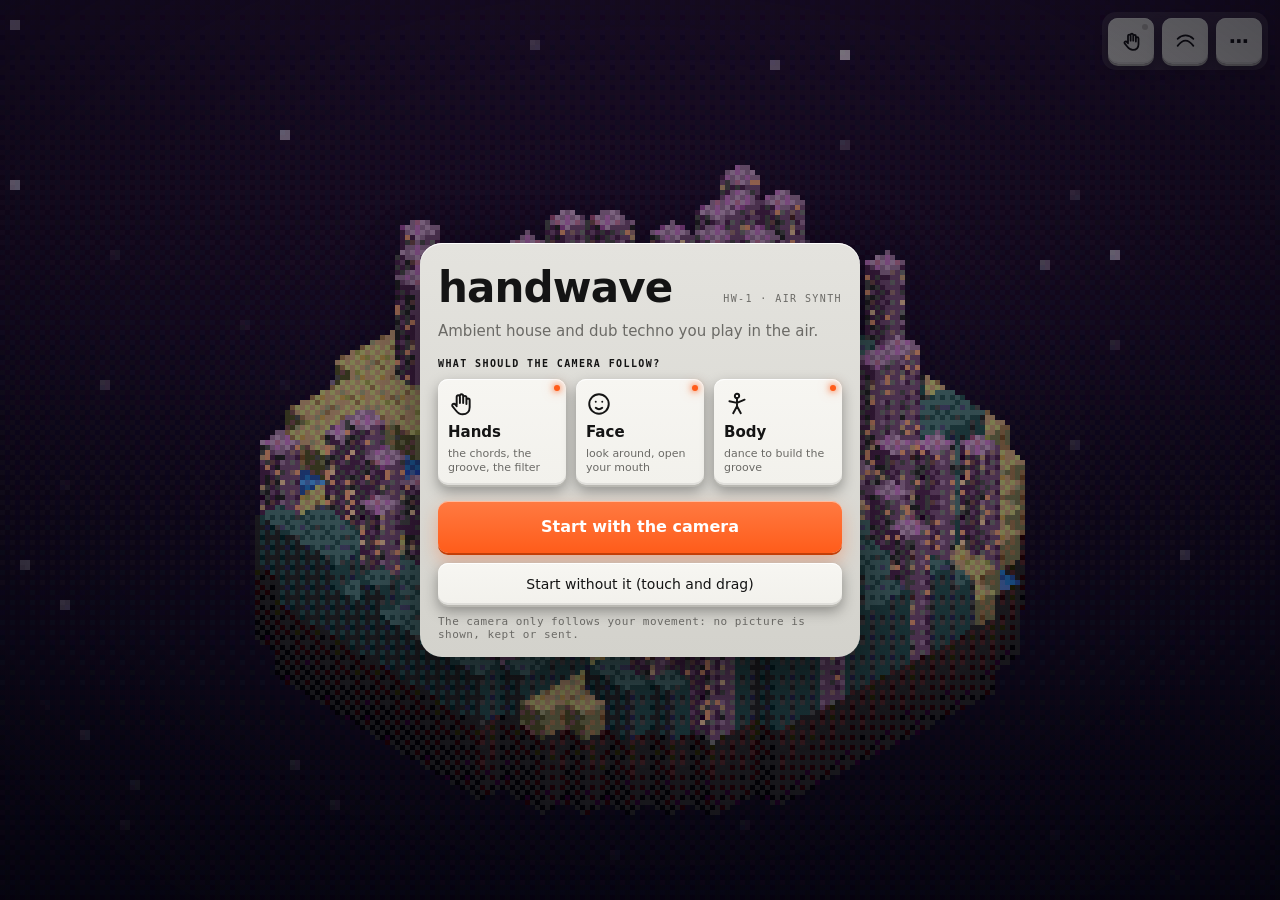
==== commit 252b51a1: "Handwave: an isometric pixel-art island, the scene it opens on A floating island of blocks at the cl" ====
--- a/tools/handwave/index.html
+++ b/tools/handwave/index.html
@@ -56,7 +56,7 @@
 <dialog class="sheet" id="menuSheet" aria-labelledby="menuTitle">
   <h2 id="menuTitle">Handwave</h2>
   <h3>Scene</h3>
-  <div class="seg" data-set="scene"><button type="button" class="key" data-v="sky">Sky flight</button><button type="button" class="key" data-v="aurora">Aurora</button><button type="button" class="key" data-v="nebula">Nebula</button></div>
+  <div class="seg" data-set="scene"><button type="button" class="key" data-v="iso">Iso</button><button type="button" class="key" data-v="sky">Sky</button><button type="button" class="key" data-v="aurora">Aurora</button><button type="button" class="key" data-v="nebula">Nebula</button></div>
   <h3>The camera follows</h3>
   <div class="seg"><button type="button" class="key" id="handsFollow" aria-pressed="true">Hands</button><button type="button" class="key" id="faceFollow" aria-pressed="true">Face</button><button type="button" class="key" id="bodyFollow" aria-pressed="true">Body</button></div>
   <h3>Mood</h3>
--- a/tools/handwave/handwave.css
+++ b/tools/handwave/handwave.css
@@ -17,6 +17,7 @@
 button { font: inherit; color: inherit; cursor: pointer; }
 .app { position: fixed; inset: 0; }
 #sky, #hands { position: absolute; inset: 0; width: 100%; height: 100%; display: block; }
+.pixel #sky, .pixel #hands { image-rendering: pixelated; image-rendering: crisp-edges; }
 
 /* a key: light grey, square-ish, a soft edge below; a little orange light when it's on */
 .key { position: relative; border: 0; border-radius: 10px; background: linear-gradient(#f7f6f2, var(--key)); color: var(--ink);
